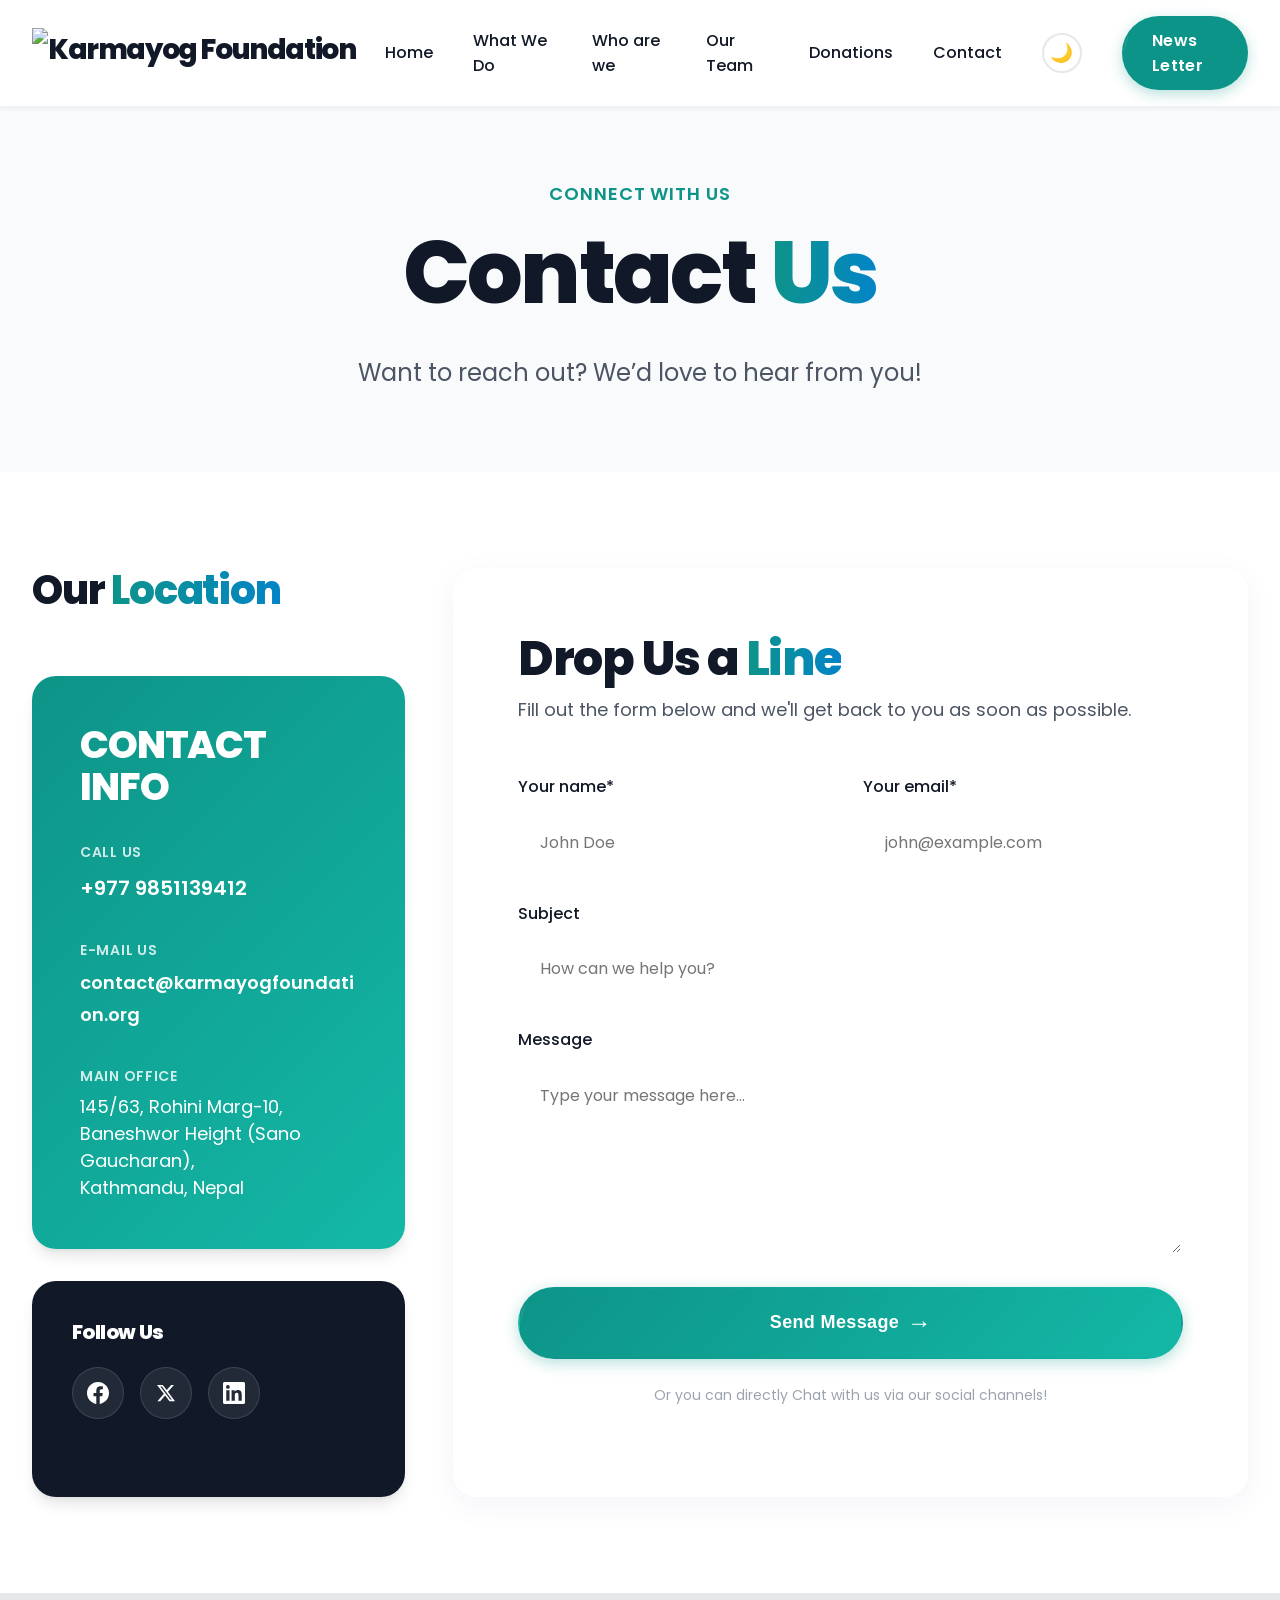
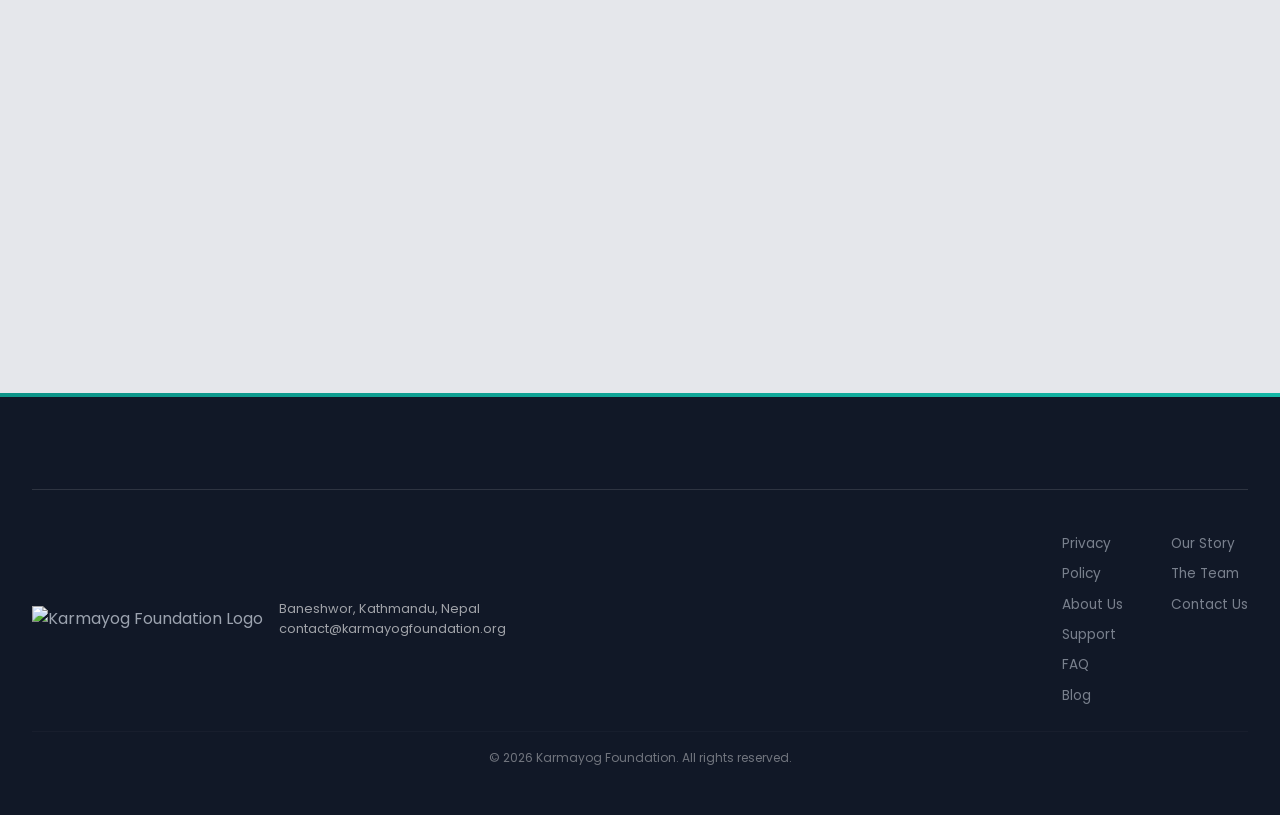
==== pages/contact.html @ 59d185a4 "first commit" ====
<!doctype html>
<html lang="en">

<head>
  <meta charset="UTF-8" />
  <meta name="viewport" content="width=device-width, initial-scale=1.0" />
  <title>Contact Us | Karmayog Foundation</title>
  <link rel="preconnect" href="https://fonts.googleapis.com" />
  <link rel="preconnect" href="https://fonts.gstatic.com" crossorigin />
  <link href="https://fonts.googleapis.com/css2?family=Poppins:wght@300;400;500;600;700;800;900&display=swap"
    rel="stylesheet" />
  <link rel="stylesheet" href="../css/main.css" />
  <style>
    .contact-card {
      padding: 3rem;
      border-radius: var(--radius-lg);
      background: var(--surface);
      box-shadow: var(--shadow-md);
      height: 100%;
      display: flex;
      flex-direction: column;
    }

    .contact-icon {
      font-size: 2rem;
      margin-bottom: 1rem;
      display: inline-block;
      background: var(--gradient-primary);
      -webkit-background-clip: text;
      background-clip: text;
      -webkit-text-fill-color: transparent;
    }

    .social-link {
      display: inline-flex;
      align-items: center;
      gap: 0.5rem;
      color: var(--text-secondary);
      text-decoration: none;
      font-weight: 500;
      transition: var(--transition);
      margin-right: 1.5rem;
      margin-top: 1rem;
    }

    .social-link:hover {
      color: var(--color-primary-teal);
    }

    .form-group {
      margin-bottom: 1.5rem;
    }

    label {
      display: block;
      margin-bottom: 0.5rem;
      font-weight: 500;
      color: var(--text-primary);
    }

    input,
    textarea {
      width: 100%;
      padding: 1.25rem;
      border-radius: var(--radius-md);
      background: var(--bg-secondary);
      border: 2px solid transparent;
      transition: var(--transition);
      font-family: inherit;
      font-size: 1rem;
    }

    input:focus,
    textarea:focus {
      outline: none;
      background: var(--color-white);
      border-color: var(--color-primary-teal);
      box-shadow: 0 0 0 4px var(--color-extra-light-teal);
    }

    /* Dark theme overrides for contact page */
    [data-theme="dark"] .contact-card {
      background: var(--surface);
      box-shadow: var(--shadow-md);
    }

    [data-theme="dark"] .contact-card.glass-card {
      background: rgba(30, 41, 59, 0.8) !important;
      border-color: rgba(148, 163, 184, 0.1) !important;
    }

    [data-theme="dark"] input,
    [data-theme="dark"] textarea {
      background: #1e293b !important;
      color: #f1f5f9;
      border-color: #334155;
    }

    [data-theme="dark"] input:focus,
    [data-theme="dark"] textarea:focus {
      background: #0f172a !important;
      border-color: var(--color-primary-teal);
      box-shadow: 0 0 0 4px rgba(13, 148, 136, 0.2);
    }

    [data-theme="dark"] input::placeholder,
    [data-theme="dark"] textarea::placeholder {
      color: #64748b;
    }

    [data-theme="dark"] .social-card-dark {
      background: #1e293b !important;
      border: 1px solid rgba(148, 163, 184, 0.1) !important;
    }
  </style>
</head>

<body>
  <!-- Navigation -->
  <karmayog-navbar base-path="../"></karmayog-navbar>

  <!-- Header Section -->
  <section class="section" style="
        padding-top: 180px;
        padding-bottom: 5rem;
        background: var(--bg-secondary);
      ">
    <div class="container text-center fade-in-up bento-item">
      <span class="impact-label" style="
            color: var(--color-primary-teal);
            margin-bottom: 1rem;
            display: block;
          ">Connect With Us</span>
      <h1 style="max-width: 900px; margin: 0 auto; line-height: 1.1">
        Contact <span class="text-gradient">Us</span>
      </h1>
      <p class="lead-text" style="
            max-width: 800px;
            margin: 2rem auto 0;
            font-size: clamp(1.25rem, 2.5vw, 1.5rem);
          ">
        Want to reach out? We’d love to hear from you!
      </p>
    </div>
  </section>

  <!-- Content Grid -->
  <section class="section">
    <div class="container grid-open">
      <!-- Contact Information Area (Left Col) -->
      <div class="grid-col-4 fade-in-up delay-1 bento-item" style="display: flex; flex-direction: column; gap: 2rem">
        <div>
          <h2 style="font-size: 2.5rem; margin-bottom: 2rem">
            Our <span class="text-gradient">Location</span>
          </h2>
        </div>

        <div class="contact-card" style="background: var(--gradient-primary); color: white; border: none;">
          <h3 style="
                color: white;
                margin-bottom: 2rem;
                display: flex;
                align-items: center;
                gap: 1rem;
              ">
            CONTACT INFO
          </h3>

          <div style="margin-bottom: 2rem">
            <p style="
                  color: rgba(255,255,255,0.8);
                  font-weight: 600;
                  margin-bottom: 0.25rem;
                  font-size: 0.875rem;
                  text-transform: uppercase;
                  letter-spacing: 0.05em;
                ">
              Call us
            </p>
            <p style="color: white; font-size: 1.25rem; margin-bottom: 0; font-weight: 600;">
              +977 9851139412
            </p>
          </div>

          <div style="margin-bottom: 2rem">
            <p style="
                  color: rgba(255,255,255,0.8);
                  font-weight: 600;
                  margin-bottom: 0.25rem;
                  font-size: 0.875rem;
                  text-transform: uppercase;
                  letter-spacing: 0.05em;
                ">
              E-mail us
            </p>
            <p style="
                  color: white;
                  font-size: 1.125rem;
                  margin-bottom: 0;
                  word-break: break-all;
                  font-weight: 600;
                ">
              contact@karmayogfoundation.org
            </p>
          </div>

          <div>
            <p style="
                  color: rgba(255,255,255,0.8);
                  font-weight: 600;
                  margin-bottom: 0.25rem;
                  font-size: 0.875rem;
                  text-transform: uppercase;
                  letter-spacing: 0.05em;
                ">
              Main office
            </p>
            <p style="
                  color: white;
                  font-size: 1.125rem;
                  margin-bottom: 0;
                  line-height: 1.5;
                ">
              145/63, Rohini Marg-10,<br />Baneshwor Height (Sano
              Gaucharan),<br />Kathmandu, Nepal
            </p>
          </div>
        </div>

        <div class="contact-card social-card-dark"
          style="padding: 2.5rem; background: var(--color-dark-tone); border: none; border-radius: var(--radius-lg);">
          <h3 style="font-size: 1.25rem; margin-bottom: 1.5rem; color: white;">
            Follow Us
          </h3>
          <div style="display: flex; gap: 1rem;">
            <!-- Facebook -->
            <a href="#" title="Facebook" style="
                  width: 52px; height: 52px;
                  border-radius: 50%;
                  background: rgba(255,255,255,0.08);
                  border: 1px solid rgba(255,255,255,0.12);
                  display: flex; align-items: center; justify-content: center;
                  transition: all 0.3s ease;
                  text-decoration: none;
                "
              onmouseover="this.style.background='#1877F2'; this.style.borderColor='#1877F2'; this.style.transform='translateY(-4px)'; this.style.boxShadow='0 8px 20px rgba(24,119,242,0.4)'"
              onmouseout="this.style.background='rgba(255,255,255,0.08)'; this.style.borderColor='rgba(255,255,255,0.12)'; this.style.transform='translateY(0)'; this.style.boxShadow='none'">
              <svg width="22" height="22" viewBox="0 0 24 24" fill="white">
                <path
                  d="M24 12.073c0-6.627-5.373-12-12-12s-12 5.373-12 12c0 5.99 4.388 10.954 10.125 11.854v-8.385H7.078v-3.47h3.047V9.43c0-3.007 1.792-4.669 4.533-4.669 1.312 0 2.686.235 2.686.235v2.953H15.83c-1.491 0-1.956.925-1.956 1.874v2.25h3.328l-.532 3.47h-2.796v8.385C19.612 23.027 24 18.062 24 12.073z" />
              </svg>
            </a>
            <!-- Twitter/X -->
            <a href="#" title="Twitter / X" style="
                  width: 52px; height: 52px;
                  border-radius: 50%;
                  background: rgba(255,255,255,0.08);
                  border: 1px solid rgba(255,255,255,0.12);
                  display: flex; align-items: center; justify-content: center;
                  transition: all 0.3s ease;
                  text-decoration: none;
                "
              onmouseover="this.style.background='#000'; this.style.borderColor='#555'; this.style.transform='translateY(-4px)'; this.style.boxShadow='0 8px 20px rgba(0,0,0,0.4)'"
              onmouseout="this.style.background='rgba(255,255,255,0.08)'; this.style.borderColor='rgba(255,255,255,0.12)'; this.style.transform='translateY(0)'; this.style.boxShadow='none'">
              <svg width="20" height="20" viewBox="0 0 24 24" fill="white">
                <path
                  d="M18.244 2.25h3.308l-7.227 8.26 8.502 11.24H16.17l-5.214-6.817L4.99 21.75H1.68l7.73-8.835L1.254 2.25H8.08l4.713 6.231zm-1.161 17.52h1.833L7.084 4.126H5.117z" />
              </svg>
            </a>
            <!-- LinkedIn -->
            <a href="#" title="LinkedIn" style="
                  width: 52px; height: 52px;
                  border-radius: 50%;
                  background: rgba(255,255,255,0.08);
                  border: 1px solid rgba(255,255,255,0.12);
                  display: flex; align-items: center; justify-content: center;
                  transition: all 0.3s ease;
                  text-decoration: none;
                "
              onmouseover="this.style.background='#0A66C2'; this.style.borderColor='#0A66C2'; this.style.transform='translateY(-4px)'; this.style.boxShadow='0 8px 20px rgba(10,102,194,0.4)'"
              onmouseout="this.style.background='rgba(255,255,255,0.08)'; this.style.borderColor='rgba(255,255,255,0.12)'; this.style.transform='translateY(0)'; this.style.boxShadow='none'">
              <svg width="22" height="22" viewBox="0 0 24 24" fill="white">
                <path
                  d="M20.447 20.452h-3.554v-5.569c0-1.328-.027-3.037-1.852-3.037-1.853 0-2.136 1.445-2.136 2.939v5.667H9.351V9h3.414v1.561h.046c.477-.9 1.637-1.85 3.37-1.85 3.601 0 4.267 2.37 4.267 5.455v6.286zM5.337 7.433a2.062 2.062 0 01-2.063-2.065 2.064 2.064 0 112.063 2.065zm1.782 13.019H3.555V9h3.564v11.452zM22.225 0H1.771C.792 0 0 .774 0 1.729v20.542C0 23.227.792 24 1.771 24h20.451C23.2 24 24 23.227 24 22.271V1.729C24 .774 23.2 0 22.222 0h.003z" />
              </svg>
            </a>
          </div>
        </div>
      </div>

      <!-- Contact Form Area (Right Col) -->
      <div class="grid-col-8 fade-in-up delay-2 bento-item">
        <div class="contact-card glass-card"
          style="padding: 4rem; background: var(--glass-bg); backdrop-filter: blur(16px); -webkit-backdrop-filter: blur(16px); border: 1px solid var(--glass-border); box-shadow: var(--glass-shadow);">
          <h2 style="font-size: 3rem; margin-bottom: 0.5rem">
            Drop Us a <span class="text-gradient">Line</span>
          </h2>
          <p style="
                margin-bottom: 3rem;
                font-size: 1.125rem;
                color: var(--text-secondary);
              ">
            Fill out the form below and we'll get back to you as soon as
            possible.
          </p>

          <form action="#" method="POST" id="contactForm">
            <div style="
                  display: grid;
                  grid-template-columns: repeat(2, 1fr);
                  gap: 1.5rem;
                ">
              <div class="form-group" style="grid-column: span 1">
                <label for="name">Your name*</label>
                <input type="text" id="name" name="name" required placeholder="John Doe"
                  style="background: rgba(255,255,255,0.7);" />
              </div>

              <div class="form-group" style="grid-column: span 1">
                <label for="email">Your email*</label>
                <input type="email" id="email" name="email" required placeholder="john@example.com"
                  style="background: rgba(255,255,255,0.7);" />
              </div>
            </div>

            <div class="form-group">
              <label for="subject">Subject</label>
              <input type="text" id="subject" name="subject" placeholder="How can we help you?"
                style="background: rgba(255,255,255,0.7);" />
            </div>

            <div class="form-group">
              <label for="message">Message</label>
              <textarea id="message" name="message" rows="6" required placeholder="Type your message here..."
                style="background: rgba(255,255,255,0.7);"></textarea>
            </div>

            <button type="submit" class="btn btn-primary btn-premium" style="
                  width: 100%;
                  margin-top: 1rem;
                  padding: 1.25rem;
                  font-size: 1.125rem;
                  display: flex;
                  align-items: center;
                  justify-content: center;
                  gap: 0.5rem;
                ">
              Send Message <span style="font-size: 1.5rem;">&rarr;</span>
            </button>

            <p style="
                  text-align: center;
                  margin-top: 1.5rem;
                  font-size: 0.875rem;
                  color: var(--text-muted);
                ">
              Or you can directly Chat with us via our social channels!
            </p>
          </form>
        </div>
      </div>
    </div>
  </section>

  <!-- Map Section Edge to Edge -->
  <section style="
        height: 400px;
        width: 100%;
        background: var(--color-neutral-200);
        position: relative;
      " class="fade-in-up delay-3 bento-item">
    <iframe
      src="https://www.google.com/maps/embed?pb=!1m18!1m12!1m3!1d14129.873216896172!2d85.3284033!3d27.7028442!2m3!1f0!2f0!3f0!3m2!1i1024!2i768!4f13.1!3m3!1m2!1s0x39eb199a06c2eaf9%3A0xc5670a9173e161de!2sNew%20Baneshwor%2C%20Kathmandu%2044600%2C%20Nepal!5e0!3m2!1sen!2sus!4v1700000000000!5m2!1sen!2sus"
      width="100%" height="100%" style="border: 0" allowfullscreen="" loading="lazy"
      referrerpolicy="no-referrer-when-downgrade"></iframe>
  </section>

  <karmayog-footer></karmayog-footer>

  <script src="../js/main.js"></script>
</body>

</html>
---- css/main.css ----
:root {
  /* User Custom Color Palette */
  --color-primary-teal: #0d9488;
  --color-light-teal: #14b8a6;
  --color-extra-light-teal: #ccfbf1;
  --color-dark-teal: #0f766e;
  --color-dark-tone: #111827;
  --color-dark-secondary: #1f2937;
  --color-neutral-100: #f3f4f6;
  --color-neutral-200: #e5e7eb;
  --color-neutral-50: #f9fafb;
  --color-white: #ffffff;
  --color-black: #000000;

  /* Accent Gradients */
  --gradient-primary: linear-gradient(135deg,
      var(--color-primary-teal) 0%,
      var(--color-light-teal) 100%);
  --gradient-text: linear-gradient(90deg, var(--color-primary-teal), #0284c7);

  /* Backgrounds */
  --bg-primary: var(--color-white);
  --bg-secondary: var(--color-neutral-50);
  --bg-dark: var(--color-dark-tone);
  --surface: var(--color-white);

  /* Text Colors */
  --text-primary: var(--color-dark-tone);
  --text-secondary: #4b5563;
  --text-muted: #9ca3af;
  --text-white: var(--color-white);

  /* Glassmorphism */
  --glass-bg: rgba(255, 255, 255, 0.85);
  --glass-dark-bg: rgba(17, 24, 39, 0.75);
  --glass-border: rgba(255, 255, 255, 0.3);
  --glass-shadow: 0 8px 32px 0 rgba(31, 38, 135, 0.05);

  /* Typography */
  --font-display: "Poppins", system-ui, -apple-system, sans-serif;
  --h1: clamp(3rem, 8vw, 5.5rem);
  --h2: clamp(2rem, 5vw, 4rem);
  --h3: clamp(1.5rem, 3vw, 2.5rem);

  /* Layout & Spacing */
  --section-padding: 6rem 0;
  --container-max: 1280px;

  /* Shadows & Radius */
  --radius-md: 12px;
  --radius-lg: 24px;
  --shadow-sm: 0 2px 4px rgba(0, 0, 0, 0.05);
  --shadow-md:
    0 10px 15px -3px rgba(0, 0, 0, 0.1), 0 4px 6px -2px rgba(0, 0, 0, 0.05);
  --shadow-float: 0 20px 40px -10px rgba(13, 148, 136, 0.15);
  --shadow-glow: 0 0 20px rgba(13, 148, 136, 0.4);

  /* Transitions */
  --ease: cubic-bezier(0.25, 1, 0.5, 1);
  --transition: all 0.4s var(--ease);
}

/* ─── Dark Theme ─── */
[data-theme="dark"] {
  /* Backgrounds */
  --bg-primary: #0f172a;
  --bg-secondary: #1e293b;
  --bg-dark: #020617;
  --surface: #1e293b;

  /* Text Colors */
  --text-primary: #f1f5f9;
  --text-secondary: #94a3b8;
  --text-muted: #64748b;

  /* Glassmorphism */
  --glass-bg: rgba(15, 23, 42, 0.85);
  --glass-dark-bg: rgba(2, 6, 23, 0.75);
  --glass-border: rgba(148, 163, 184, 0.12);
  --glass-shadow: 0 8px 32px 0 rgba(0, 0, 0, 0.25);

  /* Shadows (darker for dark bg) */
  --shadow-sm: 0 2px 4px rgba(0, 0, 0, 0.3);
  --shadow-md: 0 10px 15px -3px rgba(0, 0, 0, 0.4),
    0 4px 6px -2px rgba(0, 0, 0, 0.3);
  --shadow-float: 0 20px 40px -10px rgba(13, 148, 136, 0.25);
  --shadow-glow: 0 0 25px rgba(13, 148, 136, 0.5);

  /* Neutrals */
  --color-neutral-100: #334155;
  --color-neutral-200: #475569;
  --color-neutral-50: #1e293b;
  --color-white: #1e293b;
}

/* Dark theme - Navbar */
[data-theme="dark"] .navbar {
  background: rgba(15, 23, 42, 0.95);
  border-bottom: 1px solid rgba(148, 163, 184, 0.08);
}

[data-theme="dark"] .nav-brand {
  color: #f1f5f9;
}

[data-theme="dark"] .nav-links a.nav-link {
  color: #cbd5e1;
}

[data-theme="dark"] .nav-links a.nav-link:hover {
  color: var(--color-light-teal);
}

/* Dark theme - Buttons */
[data-theme="dark"] .btn-outline {
  color: var(--color-light-teal);
  border-color: var(--color-light-teal);
}

[data-theme="dark"] .btn-outline:hover {
  background: rgba(20, 184, 166, 0.15);
  color: var(--color-extra-light-teal);
}

/* Dark theme - Forms */
[data-theme="dark"] input,
[data-theme="dark"] textarea {
  background: #1e293b;
  border-color: #334155;
  color: #f1f5f9;
}

[data-theme="dark"] input:focus,
[data-theme="dark"] textarea:focus {
  background: #0f172a;
  border-color: var(--color-primary-teal);
  box-shadow: 0 0 0 4px rgba(13, 148, 136, 0.2);
}

[data-theme="dark"] .glass-card {
  background: rgba(30, 41, 59, 0.7) !important;
  border-color: rgba(148, 163, 184, 0.1) !important;
}

[data-theme="dark"] .impact-msg {
  background: rgba(13, 148, 136, 0.15) !important;
  color: var(--color-light-teal) !important;
  border-color: rgba(13, 148, 136, 0.3) !important;
}

[data-theme="dark"] .amount-btn.btn-outline {
  border-color: #334155;
  color: #94a3b8;
}

[data-theme="dark"] .amount-btn.btn-outline:hover {
  background: rgba(255, 255, 255, 0.05);
  border-color: var(--color-primary-teal);
  color: white;
}

/* Dark theme - Cards */
[data-theme="dark"] .card {
  border-color: #334155;
}

[data-theme="dark"] .card:hover {
  border-color: rgba(20, 184, 166, 0.3);
}

/* Dark theme - Modal */
[data-theme="dark"] .modal-overlay {
  background: rgba(2, 6, 23, 0.7);
}

/* Dark theme - Footer (already dark, minor tweaks) */
[data-theme="dark"] .footer {
  background-color: #020617;
}

[data-theme="dark"] .footer-bottom {
  border-top-color: #1e293b;
}

/* Theme Toggle Button */
.theme-toggle {
  background: transparent;
  border: 2px solid var(--color-neutral-200);
  border-radius: 50%;
  width: 40px;
  height: 40px;
  display: flex;
  align-items: center;
  justify-content: center;
  cursor: pointer;
  transition: var(--transition);
  color: var(--text-primary);
  font-size: 1.15rem;
  padding: 0;
  flex-shrink: 0;
}

.theme-toggle:hover {
  border-color: var(--color-primary-teal);
  color: var(--color-primary-teal);
  transform: rotate(30deg);
  box-shadow: var(--shadow-glow);
}

[data-theme="dark"] .theme-toggle {
  border-color: #475569;
  color: #fbbf24;
}

[data-theme="dark"] .theme-toggle:hover {
  border-color: #fbbf24;
  color: #fbbf24;
  box-shadow: 0 0 20px rgba(251, 191, 36, 0.3);
}

/* Global Reset */
*,
*::before,
*::after {
  box-sizing: border-box;
  margin: 0;
  padding: 0;
}

html {
  font-size: 16px;
  scroll-behavior: smooth;
  scroll-padding-top: 100px;
}

body {
  font-family: var(--font-display);
  background-color: var(--bg-primary);
  color: var(--text-primary);
  line-height: 1.6;
  overflow-x: hidden;
  -webkit-font-smoothing: antialiased;
}

/* Utilities */
.container {
  max-width: var(--container-max);
  margin: 0 auto;
  padding: 0 2rem;
  width: 100%;
}

.section {
  padding: var(--section-padding);
  position: relative;
}

.bg-secondary {
  background-color: var(--bg-secondary);
}

.text-center {
  text-align: center;
}

.mb-2 {
  margin-bottom: 2rem;
}

.mb-4 {
  margin-bottom: 4rem;
}

/* Text Gradient Effect */
.text-gradient {
  background: var(--gradient-text);
  -webkit-background-clip: text;
  -webkit-text-fill-color: transparent;
  background-clip: text;
  color: transparent;
  display: inline-block;
}

/* Typography */
h1,
h2,
h3,
h4 {
  font-weight: 800;
  line-height: 1.1;
  letter-spacing: -0.03em;
  color: var(--text-primary);
}

h1 {
  font-size: var(--h1);
  margin-bottom: 1.5rem;
}

h2 {
  font-size: var(--h2);
  margin-bottom: 1.5rem;
}

h3 {
  font-size: var(--h3);
  margin-bottom: 1rem;
}

.lead-text {
  font-size: clamp(1.125rem, 2vw, 1.5rem);
  color: var(--text-secondary);
  line-height: 1.6;
  font-weight: 400;
}

p {
  color: var(--text-secondary);
  font-size: 1.125rem;
  margin-bottom: 1.5rem;
  line-height: 1.8;
}

/* Buttons */
.btn {
  display: inline-flex;
  align-items: center;
  justify-content: center;
  padding: 1rem 2.5rem;
  border-radius: 50px;
  /* Pill shapes for modern look */
  font-weight: 600;
  font-size: 1.125rem;
  letter-spacing: 0.02em;
  text-decoration: none;
  transition: var(--transition);
  cursor: pointer;
  border: 2px solid transparent;
  position: relative;
  overflow: hidden;
  z-index: 1;
}

.btn::before {
  content: "";
  position: absolute;
  top: 0;
  left: 0;
  width: 100%;
  height: 100%;
  background: rgba(255, 255, 255, 0.1);
  transform: translateX(-100%) skewX(-15deg);
  transition: transform 0.6s var(--ease);
  z-index: -1;
}

.btn:hover::before {
  transform: translateX(100%) skewX(-15deg);
}

.btn-primary {
  background: var(--gradient-primary);
  color: var(--color-white);
  box-shadow: 0 4px 15px rgba(13, 148, 136, 0.3);
}

.btn-primary:hover {
  transform: translateY(-3px);
  box-shadow: var(--shadow-glow);
  color: var(--color-white);
}

.btn-outline {
  background-color: transparent;
  color: var(--color-primary-teal);
  border-color: var(--color-primary-teal);
}

.btn-outline:hover {
  background: var(--color-extra-light-teal);
  transform: translateY(-3px);
}

.btn-donate {
  background-color: var(--color-primary-teal);
  color: var(--color-white);
  box-shadow: 0 4px 14px 0 rgba(13, 148, 136, 0.3);
}

.btn-donate:hover {
  background-color: var(--color-dark-teal);
  transform: translateY(-2px);
  box-shadow: 0 6px 20px rgba(13, 148, 136, 0.4);
}

/* Glassmorphism Navbar */
.navbar {
  position: fixed;
  top: 0;
  left: 0;
  width: 100%;
  padding: 1rem 0;
  z-index: 1000;
  transition: var(--transition);
  background: rgba(255, 255, 255, 0.98);
  backdrop-filter: blur(10px);
  -webkit-backdrop-filter: blur(10px);
  border-bottom: 1px solid rgba(0, 0, 0, 0.05);
  box-shadow: var(--shadow-sm);
}

.navbar-flex {
  display: flex;
  justify-content: space-between;
  align-items: center;
}

.navbar .btn {
  padding: 0.6rem 1.75rem;
  font-size: 1rem;
}

.nav-brand {
  font-size: 1.75rem;
  font-weight: 800;
  letter-spacing: -0.05em;
  text-decoration: none;
  display: flex;
  align-items: center;
  color: var(--color-dark-tone);
}

.nav-brand span {
  color: var(--color-primary-teal);
}

.nav-links {
  display: flex;
  gap: 2.5rem;
  list-style: none;
  align-items: center;
}

.nav-links a.nav-link {
  text-decoration: none;
  font-weight: 500;
  font-size: 1rem;
  position: relative;
  transition: color 0.3s;
  color: var(--color-dark-tone);
}

.nav-links a.nav-link:hover {
  color: var(--color-primary-teal);
}

.nav-links a.nav-link::after {
  content: "";
  position: absolute;
  width: 0;
  height: 2px;
  bottom: -4px;
  left: 0;
  background-color: var(--color-primary-teal);
  transition: width 0.3s ease;
}

.nav-links a.nav-link:hover::after,
.nav-links a.nav-link.active::after {
  width: 100%;
}

/* Hero Section */
.hero-massive {
  min-height: 100vh;
  display: flex;
  align-items: flex-end;
  padding-bottom: 8rem;
  position: relative;
  padding-top: 80px;
  background-size: cover;
  background-position: center;
  background-attachment: fixed;
}

.text-scrim {
  position: absolute;
  inset: 0;
  background: linear-gradient(135deg,
      rgba(17, 24, 39, 0.85) 0%,
      rgba(17, 24, 39, 0.4) 100%);
  pointer-events: none;
}

/* Cards (Glassmorphism + Smooth Hover) */
.card {
  background: var(--surface);
  border-radius: var(--radius-lg);
  padding: 2.5rem;
  box-shadow: var(--shadow-md);
  border: 1px solid var(--color-neutral-100);
  transition: var(--transition);
  position: relative;
  overflow: hidden;
}

.card:hover {
  transform: translateY(-8px);
  box-shadow: var(--shadow-float);
  border-color: var(--color-extra-light-teal);
}

/* Grid System */
.grid {
  display: grid;
  gap: 2rem;
}

.grid-cols-2 {
  grid-template-columns: repeat(2, 1fr);
}

.grid-cols-3 {
  grid-template-columns: repeat(3, 1fr);
}

.grid-cols-4 {
  grid-template-columns: repeat(4, 1fr);
}

.grid-open {
  display: grid;
  gap: 3rem;
  grid-template-columns: repeat(12, 1fr);
}

.grid-col-12 {
  grid-column: span 12;
}

.grid-col-8 {
  grid-column: span 8;
}

.grid-col-6 {
  grid-column: span 6;
}

.grid-col-4 {
  grid-column: span 4;
}

.grid-col-2 {
  grid-column: span 2;
}

@media (max-width: 1024px) {

  .grid-cols-3,
  .grid-cols-4 {
    grid-template-columns: repeat(2, 1fr);
  }

  .grid-col-8,
  .grid-col-6 {
    grid-column: span 12;
  }

  .grid-col-4 {
    grid-column: span 6;
  }
}

@media (max-width: 768px) {

  .grid-cols-2,
  .grid-cols-3,
  .grid-cols-4 {
    grid-template-columns: 1fr;
  }

  .grid-col-4,
  .grid-col-2 {
    grid-column: span 12;
  }

  .section {
    padding: 4rem 0;
  }

  .nav-links {
    display: none;
    /* simple mobile hide for now */
  }
}

/* Forms */
input,
textarea {
  width: 100%;
  padding: 1.2rem;
  border-radius: var(--radius-md);
  background: var(--color-neutral-50);
  border: 2px solid transparent;
  color: var(--text-primary);
  font-family: var(--font-display);
  font-size: 1rem;
  transition: var(--transition);
}

input:focus,
textarea:focus {
  outline: none;
  background: var(--color-white);
  border-color: var(--color-primary-teal);
  box-shadow: 0 0 0 4px var(--color-extra-light-teal);
}

/* Images & Media */
.image-bleed {
  width: 100%;
  height: 600px;
  object-fit: cover;
  border-radius: var(--radius-lg);
  box-shadow: var(--shadow-float);
}

.image-box {
  width: 100%;
  border-radius: var(--radius-lg);
  overflow: hidden;
  box-shadow: var(--shadow-md);
}

/* Footer */
.footer {
  background-color: var(--color-dark-tone);
  color: var(--color-white);
  padding: 6rem 0 2rem;
  position: relative;
  overflow: hidden;
}

.footer::before {
  content: "";
  position: absolute;
  top: 0;
  left: 0;
  right: 0;
  height: 4px;
  background: var(--gradient-primary);
}

.footer a {
  color: var(--text-muted);
  text-decoration: none;
  transition: color 0.3s;
}

.footer a:hover {
  color: var(--color-primary-teal);
}

.footer h4 {
  color: var(--color-white);
  margin-bottom: 1.5rem;
  font-size: 1.25rem;
}

.footer-bottom {
  margin-top: 4rem;
  padding-top: 2rem;
  border-top: 1px solid var(--color-dark-secondary);
  text-align: center;
  color: var(--text-muted);
}

/* Impact Numbers */
.impact-huge {
  font-size: clamp(3rem, 6vw, 6rem);
  font-weight: 900;
  color: var(--color-primary-teal);
  line-height: 1;
  display: block;
  margin-bottom: 0.5rem;
}

.impact-label {
  font-size: 1.125rem;
  color: var(--text-secondary);
  font-weight: 600;
  text-transform: uppercase;
  letter-spacing: 0.05em;
}

/* Animations */
@keyframes fadeInUp {
  from {
    opacity: 0;
    transform: translateY(30px);
  }

  to {
    opacity: 1;
    transform: translateY(0);
  }
}

.animate-up {
  animation: fadeInUp 0.8s var(--ease) forwards;
}

.delay-1 {
  animation-delay: 0.2s;
}

.delay-2 {
  animation-delay: 0.4s;
}

/* CTA Section (3 Boxes Row) */
.cta-section {
  display: flex;
  flex-direction: row;
  gap: 1.5rem;
  width: 100%;
}

.cta-box {
  flex: 1;
  position: relative;
  display: flex;
  flex-direction: column;
  justify-content: center;
  align-items: center;
  text-align: center;
  color: var(--color-white);
  padding: 4rem 2rem;
  border-radius: var(--radius-lg);
  overflow: hidden;
  box-shadow: var(--shadow-md);
  transition:
    transform 0.5s var(--ease),
    box-shadow 0.5s var(--ease);
  min-height: 380px;
  background-size: cover;
  background-position: center;
  background-color: var(--color-dark-tone);
  /* fallback */
  z-index: 1;
}

.cta-box:hover {
  transform: translateY(-10px) scale(1.02);
  box-shadow: var(--shadow-float);
  z-index: 2;
}

/* Base colors matching website theme */
.cta-box:nth-child(1) {
  background: linear-gradient(135deg,
      rgba(13, 148, 136, 0.95),
      rgba(15, 118, 110, 0.95));
}

.cta-box:nth-child(2) {
  background: linear-gradient(135deg,
      rgba(20, 184, 166, 0.95),
      rgba(13, 148, 136, 0.95));
}

.cta-box:nth-child(3) {
  background: linear-gradient(135deg,
      rgba(3, 105, 161, 0.95),
      rgba(2, 132, 199, 0.95));
}

.cta-box-overlay {
  position: absolute;
  inset: 0;
  background: rgba(0, 0, 0, 0.1);
  transition: background 0.5s var(--ease);
  z-index: -1;
}

.cta-box:hover .cta-box-overlay {
  background: rgba(0, 0, 0, 0);
}

.cta-box-content {
  position: relative;
  z-index: 10;
  display: flex;
  flex-direction: column;
  align-items: center;
  gap: 1.5rem;
}

.cta-box h2 {
  font-size: 2.25rem;
  margin-bottom: 0;
  color: var(--color-white);
  text-shadow: 0 2px 10px rgba(0, 0, 0, 0.3);
}

.cta-box p {
  color: rgba(255, 255, 255, 0.95);
  font-size: 1.1rem;
  margin-bottom: 0;
  max-width: 90%;
  line-height: 1.6;
}

.cta-btn {
  text-decoration: none;
  padding: 0.875rem 2.5rem;
  border: 2px solid var(--color-white);
  border-radius: 50px;
  color: var(--color-white);
  font-weight: 600;
  font-size: 1.125rem;
  letter-spacing: 0.02em;
  transition: all 0.4s var(--ease);
  background: transparent;
  backdrop-filter: blur(4px);
  -webkit-backdrop-filter: blur(4px);
}

.cta-btn:hover {
  background: var(--color-white);
  color: var(--color-dark-tone);
  transform: translateY(-2px);
  box-shadow: 0 10px 20px rgba(0, 0, 0, 0.15);
}

/* Responsive Stacking */
@media (max-width: 992px) {
  .cta-section {
    flex-direction: column;
    gap: 1.5rem;
  }

  .cta-box {
    min-height: 300px;
  }
}

/* Breadcrumbs */
.breadcrumbs {
  margin-top: 2rem;
  margin-bottom: 2rem;
  font-size: 0.95rem;
  font-weight: 500;
  color: var(--text-secondary);
}

.breadcrumbs a {
  color: var(--color-primary-teal);
  text-decoration: none;
  transition: var(--transition);
}

.breadcrumbs a:hover {
  color: var(--color-dark-teal);
  text-decoration: underline;
}

.breadcrumbs .separator {
  margin: 0 0.5rem;
  color: var(--text-muted);
}

/* Modal Popup */
.modal-overlay {
  position: fixed;
  inset: 0;
  background: rgba(17, 24, 39, 0.6);
  backdrop-filter: blur(8px);
  -webkit-backdrop-filter: blur(8px);
  z-index: 9999;
  display: flex;
  justify-content: center;
  align-items: center;
  opacity: 0;
  pointer-events: none;
  transition: opacity 0.4s var(--ease);
}

.modal-overlay.active {
  opacity: 1;
  pointer-events: auto;
}

.modal-box {
  background: var(--surface);
  border-radius: var(--radius-lg);
  padding: 3rem;
  width: 90%;
  max-width: 500px;
  box-shadow: var(--shadow-float);
  transform: translateY(20px) scale(0.95);
  transition: all 0.4s var(--ease);
  position: relative;
}

.modal-overlay.active .modal-box {
  transform: translateY(0) scale(1);
}

.modal-close {
  position: absolute;
  top: 1.5rem;
  right: 1.5rem;
  background: transparent;
  border: none;
  font-size: 1.5rem;
  color: var(--text-muted);
  cursor: pointer;
  transition: color 0.3s;
}

.modal-close:hover {
  color: var(--color-primary-teal);
}

.modal-header {
  margin-bottom: 2rem;
  text-align: center;
}

.modal-header h3 {
  font-size: 2rem;
  margin-bottom: 0.5rem;
}

.modal-header p {
  font-size: 1rem;
  margin-bottom: 0;
}
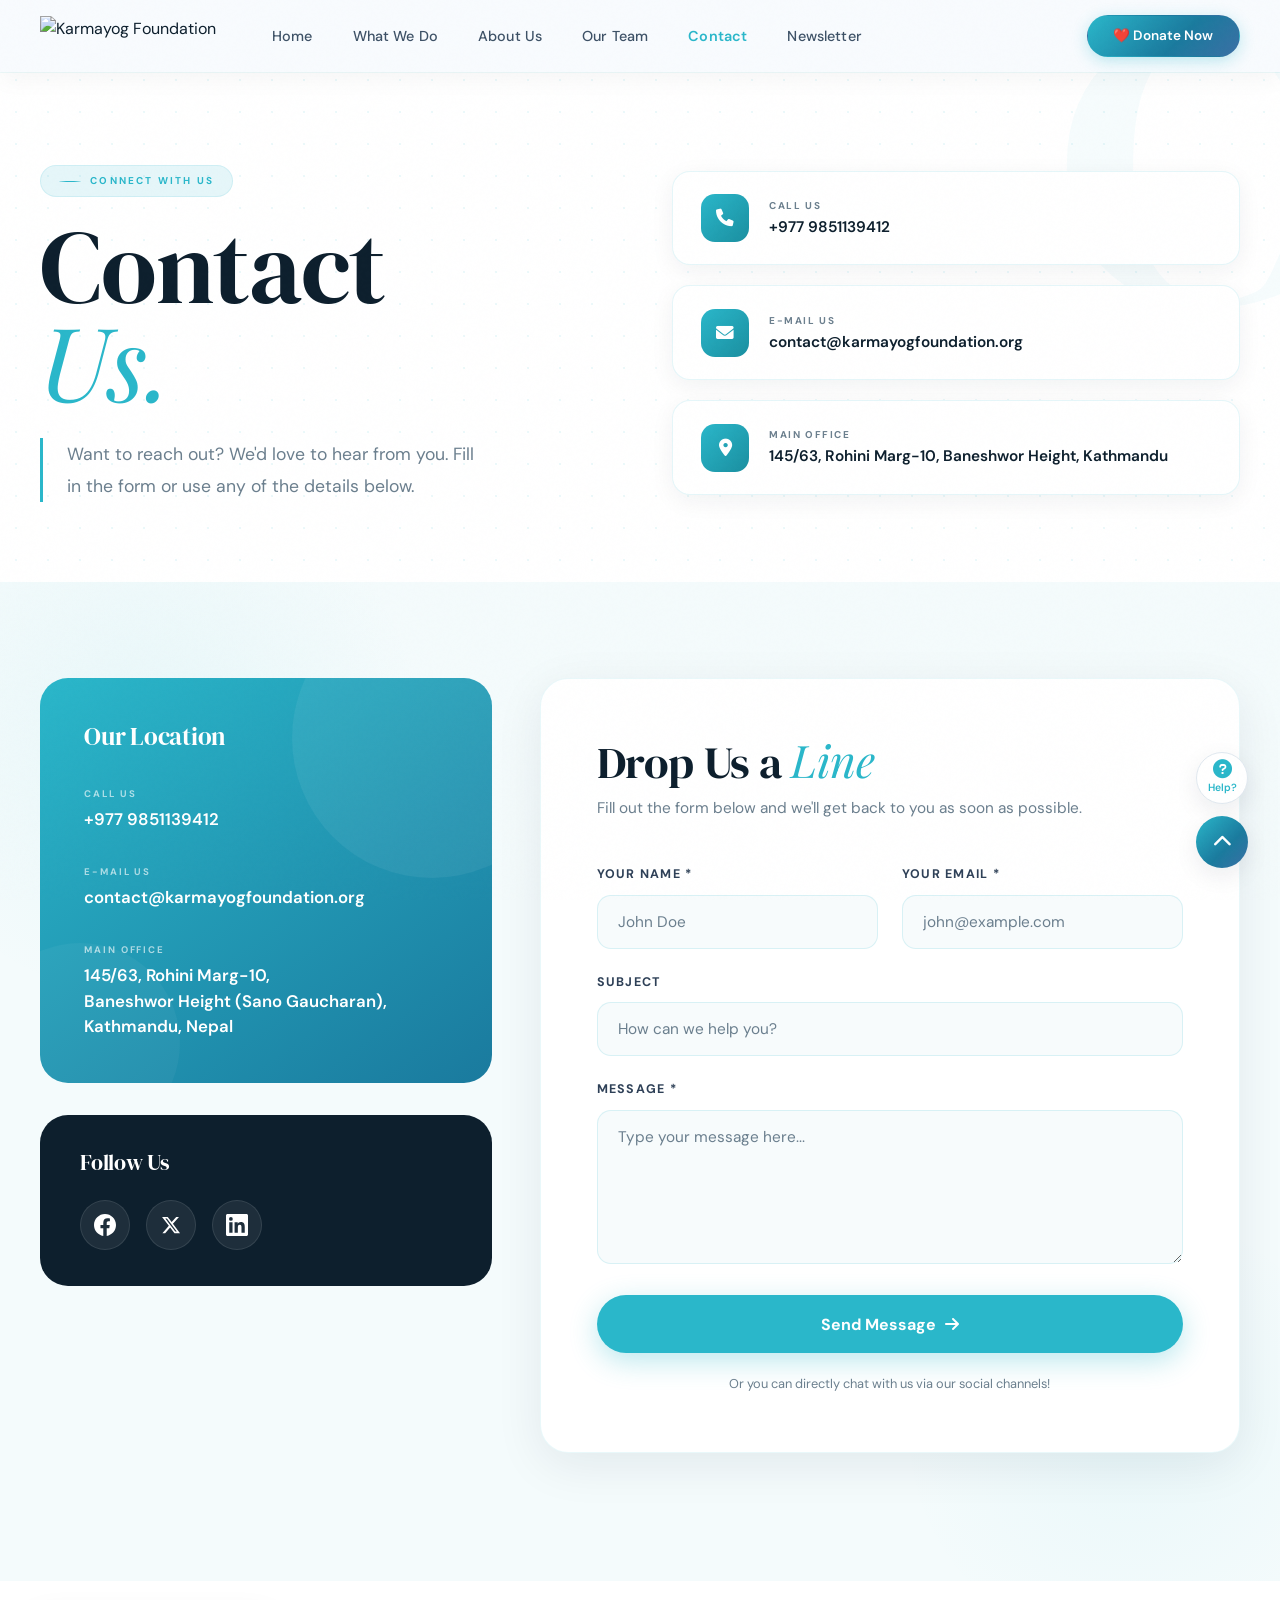
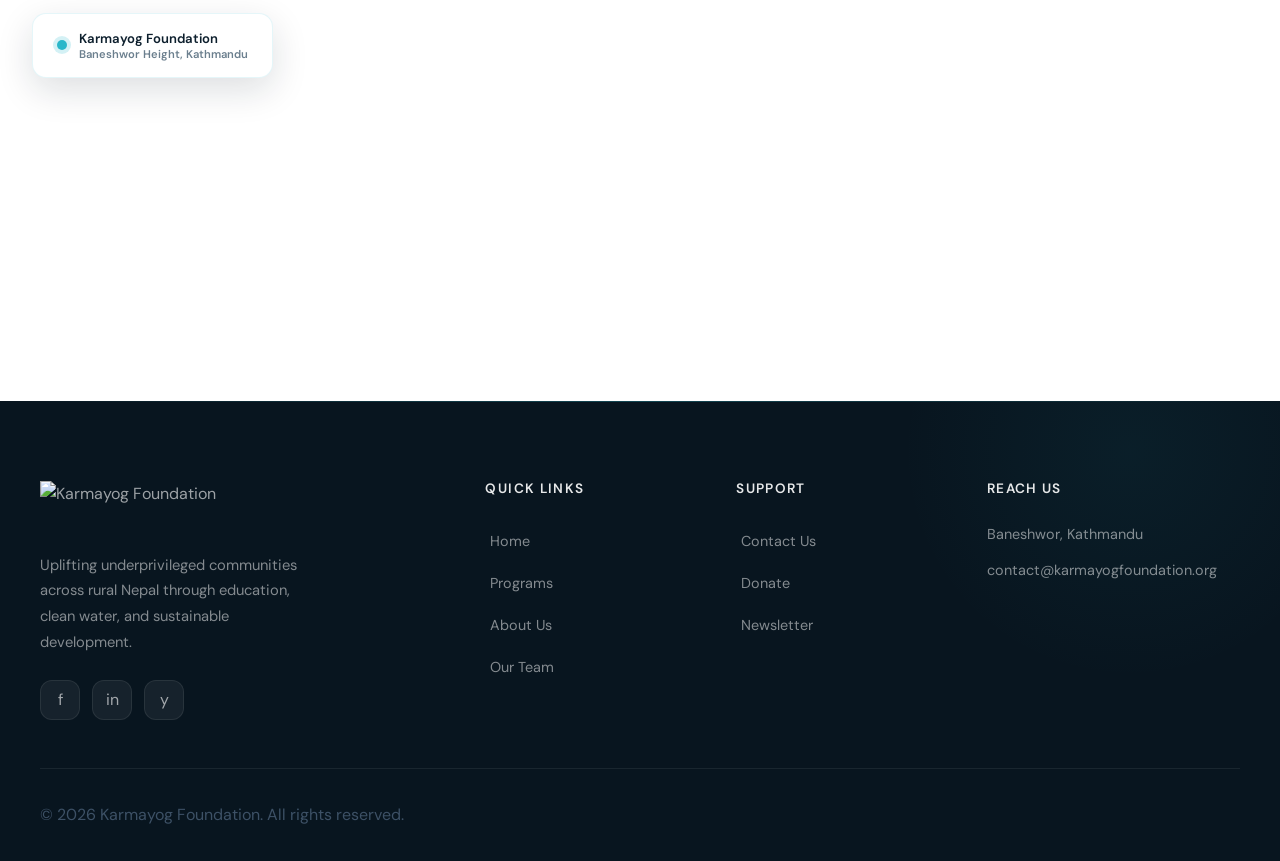
==== commit 214daeb8: "final UI" ====
--- a/pages/contact.html
+++ b/pages/contact.html
@@ -1,383 +1,545 @@
 <!doctype html>
 <html lang="en">
-
 <head>
   <meta charset="UTF-8" />
   <meta name="viewport" content="width=device-width, initial-scale=1.0" />
   <title>Contact Us | Karmayog Foundation</title>
   <link rel="preconnect" href="https://fonts.googleapis.com" />
   <link rel="preconnect" href="https://fonts.gstatic.com" crossorigin />
-  <link href="https://fonts.googleapis.com/css2?family=Poppins:wght@300;400;500;600;700;800;900&display=swap"
-    rel="stylesheet" />
+  <link href="https://fonts.googleapis.com/css2?family=DM+Serif+Display:ital@0;1&family=DM+Sans:ital,opsz,wght@0,9..40,300;0,9..40,400;0,9..40,500;0,9..40,600;0,9..40,700;1,9..40,400&family=Playfair+Display:ital@0;1&display=swap" rel="stylesheet" />
+  <link rel="stylesheet" href="https://cdnjs.cloudflare.com/ajax/libs/font-awesome/6.0.0/css/all.min.css" />
   <link rel="stylesheet" href="../css/main.css" />
+
   <style>
-    .contact-card {
-      padding: 3rem;
-      border-radius: var(--radius-lg);
-      background: var(--surface);
-      box-shadow: var(--shadow-md);
-      height: 100%;
-      display: flex;
-      flex-direction: column;
-    }
-
-    .contact-icon {
-      font-size: 2rem;
-      margin-bottom: 1rem;
-      display: inline-block;
-      background: var(--gradient-primary);
-      -webkit-background-clip: text;
-      background-clip: text;
-      -webkit-text-fill-color: transparent;
-    }
-
-    .social-link {
-      display: inline-flex;
-      align-items: center;
-      gap: 0.5rem;
-      color: var(--text-secondary);
-      text-decoration: none;
-      font-weight: 500;
-      transition: var(--transition);
-      margin-right: 1.5rem;
-      margin-top: 1rem;
-    }
-
-    .social-link:hover {
-      color: var(--color-primary-teal);
-    }
-
-    .form-group {
-      margin-bottom: 1.5rem;
-    }
-
-    label {
-      display: block;
-      margin-bottom: 0.5rem;
-      font-weight: 500;
-      color: var(--text-primary);
-    }
-
-    input,
-    textarea {
-      width: 100%;
-      padding: 1.25rem;
-      border-radius: var(--radius-md);
-      background: var(--bg-secondary);
-      border: 2px solid transparent;
-      transition: var(--transition);
-      font-family: inherit;
-      font-size: 1rem;
-    }
-
-    input:focus,
-    textarea:focus {
+    *, *::before, *::after { box-sizing: border-box; margin: 0; padding: 0; }
+    :root {
+      --teal:      #2AB7CA;
+      --teal-dark: #1a8fa0;
+      --teal-soft: rgba(42,183,202,0.08);
+      --ink:       #0d1f2d;
+      --ink-mid:   #2e4057;
+      --muted:     #6b7f8e;
+      --font-head: 'DM Serif Display', serif;
+      --font-body: 'DM Sans', sans-serif;
+      --font-serif:'Playfair Display', serif;
+    }
+    html { scroll-behavior: smooth; }
+    body { font-family: var(--font-body); color: var(--ink); background: #fff; overflow-x: hidden; }
+    a { text-decoration: none; color: inherit; }
+    img { display: block; max-width: 100%; }
+    .w { max-width: 1280px; margin: 0 auto; padding: 0 2.5rem; }
+
+    /* ════════════════════════════
+       HERO — typographic split
+    ════════════════════════════ */
+    .hero {
+      min-height: 56vh;
+      padding-top: var(--nav-h, 80px);
+      background: #fff;
+      display: flex; align-items: center;
+      position: relative; overflow: hidden;
+    }
+    .hero::before {
+      content: '';
+      position: absolute; inset: 0;
+      background-image: radial-gradient(rgba(42,183,202,0.09) 1.5px, transparent 1.5px);
+      background-size: 32px 32px;
+      pointer-events: none; z-index: 0;
+      animation: dotDrift 22s ease-in-out infinite alternate;
+    }
+    @keyframes dotDrift { from{background-position:0 0} to{background-position:16px 16px} }
+    .hero::after {
+      content: 'C';
+      position: absolute; top: -8%; right: -2%;
+      font-family: var(--font-head);
+      font-size: clamp(18rem, 32vw, 46rem);
+      line-height: 1; color: rgba(42,183,202,0.04);
+      pointer-events: none; user-select: none; z-index: 0;
+    }
+
+    .hero-inner {
+      position: relative; z-index: 2;
+      display: grid; grid-template-columns: 1fr 1fr;
+      gap: 4rem; align-items: center;
+      padding: 5rem 0;
+    }
+
+    .eyebrow {
+      display: inline-flex; align-items: center; gap: 0.6rem;
+      font-size: 0.62rem; font-weight: 700; letter-spacing: 0.22em;
+      text-transform: uppercase; color: var(--teal); margin-bottom: 1.5rem;
+      width: fit-content;
+    }
+    .eyebrow::before { content:''; width:22px; height:1.5px; background:var(--teal); flex-shrink:0; }
+    .eyebrow.lt { color: rgba(255,255,255,0.6); }
+    .eyebrow.lt::before { background: rgba(255,255,255,0.5); }
+
+    .hero-h1 {
+      font-family: var(--font-head);
+      font-size: clamp(4rem, 8vw, 7.5rem);
+      line-height: 0.9; font-weight: 400; color: var(--ink);
+      margin-bottom: 2rem;
+      opacity: 0; animation: rUp 0.9s 0.1s cubic-bezier(0.16,1,0.3,1) forwards;
+    }
+    .hero-h1 em { font-family: var(--font-serif); font-style: italic; color: var(--teal); display: block; }
+    @keyframes rUp { from{opacity:0;transform:translateY(22px)} to{opacity:1;transform:none} }
+
+    .hero-desc {
+      font-size: 1.1rem; line-height: 1.82; color: var(--muted);
+      border-left: 3px solid var(--teal); padding-left: 1.5rem;
+      max-width: 440px;
+      opacity: 0; animation: rUp 0.8s 0.28s cubic-bezier(0.16,1,0.3,1) forwards;
+    }
+
+    /* hero right — quick info cards stacked */
+    .hero-info-stack {
+      display: flex; flex-direction: column; gap: 1.25rem;
+      opacity: 0; animation: rUp 0.8s 0.42s cubic-bezier(0.16,1,0.3,1) forwards;
+    }
+    .hic {
+      background: #fff; border-radius: 18px;
+      padding: 1.4rem 1.75rem;
+      border: 1px solid rgba(42,183,202,0.12);
+      box-shadow: 0 6px 24px rgba(13,31,45,0.06);
+      display: flex; align-items: center; gap: 1.25rem;
+      transition: all 0.35s cubic-bezier(0.16,1,0.3,1);
+    }
+    .hic:hover { transform: translateX(6px); box-shadow: 0 12px 36px rgba(42,183,202,0.14); border-color: rgba(42,183,202,0.28); }
+    .hic-icon {
+      width: 48px; height: 48px; border-radius: 14px; flex-shrink: 0;
+      background: linear-gradient(135deg, var(--teal), var(--teal-dark));
+      display: flex; align-items: center; justify-content: center;
+      color: #fff; font-size: 1.1rem;
+    }
+    .hic-lbl { font-size: 0.62rem; font-weight: 700; letter-spacing: 0.16em; text-transform: uppercase; color: var(--muted); margin-bottom: 0.2rem; }
+    .hic-val { font-size: 0.96rem; font-weight: 600; color: var(--ink); line-height: 1.4; }
+
+    /* ════════════════════════════
+       MAIN CONTENT: form + contact panel
+    ════════════════════════════ */
+    .contact-section {
+      padding: 6rem 0 8rem;
+      background: #f4fbfc;
+      position: relative; overflow: hidden;
+    }
+    .contact-section::before {
+      content: ''; position: absolute; top: -150px; left: -150px;
+      width: 600px; height: 600px; border-radius: 50%;
+      background: radial-gradient(circle, rgba(42,183,202,0.06), transparent 65%);
+      pointer-events: none;
+    }
+    .contact-section::after {
+      content: ''; position: absolute; bottom: -100px; right: -100px;
+      width: 500px; height: 500px; border-radius: 50%;
+      background: radial-gradient(circle, rgba(42,183,202,0.05), transparent 65%);
+      pointer-events: none;
+    }
+
+    .contact-grid {
+      display: grid; grid-template-columns: 1fr 1.55fr;
+      gap: 3rem; align-items: start;
+      position: relative; z-index: 2;
+    }
+
+    /* ── left: location card + social card ── */
+    .left-col { display: flex; flex-direction: column; gap: 2rem; }
+
+    .loc-card {
+      background: linear-gradient(145deg, var(--teal) 0%, #1a7a9e 100%);
+      border-radius: 28px; padding: 2.75rem;
+      color: #fff; position: relative; overflow: hidden;
+    }
+    .loc-card::before {
+      content: ''; position: absolute; top: -80px; right: -80px;
+      width: 280px; height: 280px; border-radius: 50%;
+      background: rgba(255,255,255,0.06); pointer-events: none;
+    }
+    .loc-card::after {
+      content: ''; position: absolute; bottom: -60px; left: -60px;
+      width: 200px; height: 200px; border-radius: 50%;
+      background: rgba(255,255,255,0.04); pointer-events: none;
+    }
+    .loc-card h3 {
+      font-family: var(--font-head); font-size: 1.55rem; font-weight: 400;
+      color: #fff; margin-bottom: 2.25rem; position: relative; z-index: 1;
+    }
+    .loc-row { margin-bottom: 2rem; position: relative; z-index: 1; }
+    .loc-row:last-child { margin-bottom: 0; }
+    .loc-label {
+      font-size: 0.6rem; font-weight: 700; letter-spacing: 0.2em;
+      text-transform: uppercase; color: rgba(255,255,255,0.62);
+      margin-bottom: 0.35rem;
+    }
+    .loc-val {
+      font-size: 1.05rem; font-weight: 600; color: #fff;
+      line-height: 1.5;
+    }
+    .loc-val a { color: #fff; transition: opacity 0.2s; }
+    .loc-val a:hover { opacity: 0.75; }
+
+    .social-card {
+      background: var(--ink); border-radius: 28px; padding: 2.25rem 2.5rem;
+    }
+    .social-card h3 {
+      font-family: var(--font-head); font-size: 1.35rem; font-weight: 400;
+      color: #fff; margin-bottom: 1.5rem;
+    }
+    .social-icons { display: flex; gap: 1rem; }
+    .si {
+      width: 50px; height: 50px; border-radius: 50%;
+      background: rgba(255,255,255,0.07);
+      border: 1px solid rgba(255,255,255,0.1);
+      display: flex; align-items: center; justify-content: center;
+      transition: all 0.32s cubic-bezier(0.16,1,0.3,1);
+      cursor: pointer;
+    }
+    .si:hover { transform: translateY(-5px); }
+    .si.fb:hover { background: #1877F2; border-color: #1877F2; box-shadow: 0 8px 24px rgba(24,119,242,0.4); }
+    .si.tw:hover { background: #000; border-color: #555; box-shadow: 0 8px 24px rgba(0,0,0,0.4); }
+    .si.li:hover { background: #0A66C2; border-color: #0A66C2; box-shadow: 0 8px 24px rgba(10,102,194,0.4); }
+
+    /* ── right: form ── */
+    .form-card {
+      background: #fff; border-radius: 28px;
+      padding: 3.5rem;
+      border: 1px solid rgba(42,183,202,0.1);
+      box-shadow: 0 12px 48px rgba(13,31,45,0.08);
+    }
+    .form-card h2 {
+      font-family: var(--font-head);
+      font-size: clamp(2rem, 3.5vw, 2.8rem);
+      font-weight: 400; color: var(--ink);
+      margin-bottom: 0.5rem; line-height: 1.1;
+    }
+    .form-card h2 em { font-family: var(--font-serif); font-style: italic; color: var(--teal); }
+    .form-card .sub { font-size: 0.96rem; color: var(--muted); margin-bottom: 2.75rem; line-height: 1.7; }
+
+    .form-row { display: grid; grid-template-columns: 1fr 1fr; gap: 1.5rem; }
+    .fg { margin-bottom: 1.5rem; }
+    .fg label {
+      display: block; font-size: 0.78rem; font-weight: 700;
+      letter-spacing: 0.1em; text-transform: uppercase;
+      color: var(--ink-mid); margin-bottom: 0.6rem;
+    }
+    .fg input, .fg textarea {
+      width: 100%; padding: 1rem 1.25rem;
+      border-radius: 14px;
+      background: #f7fbfc;
+      border: 1.5px solid rgba(42,183,202,0.15);
+      font-family: var(--font-body); font-size: 0.96rem;
+      color: var(--ink);
+      transition: all 0.3s;
       outline: none;
-      background: var(--color-white);
-      border-color: var(--color-primary-teal);
-      box-shadow: 0 0 0 4px var(--color-extra-light-teal);
-    }
-
-    /* Dark theme overrides for contact page */
-    [data-theme="dark"] .contact-card {
-      background: var(--surface);
-      box-shadow: var(--shadow-md);
-    }
-
-    [data-theme="dark"] .contact-card.glass-card {
-      background: rgba(30, 41, 59, 0.8) !important;
-      border-color: rgba(148, 163, 184, 0.1) !important;
-    }
-
-    [data-theme="dark"] input,
-    [data-theme="dark"] textarea {
-      background: #1e293b !important;
-      color: #f1f5f9;
-      border-color: #334155;
-    }
-
-    [data-theme="dark"] input:focus,
-    [data-theme="dark"] textarea:focus {
-      background: #0f172a !important;
-      border-color: var(--color-primary-teal);
-      box-shadow: 0 0 0 4px rgba(13, 148, 136, 0.2);
-    }
-
-    [data-theme="dark"] input::placeholder,
-    [data-theme="dark"] textarea::placeholder {
-      color: #64748b;
-    }
-
-    [data-theme="dark"] .social-card-dark {
-      background: #1e293b !important;
-      border: 1px solid rgba(148, 163, 184, 0.1) !important;
+    }
+    .fg input::placeholder, .fg textarea::placeholder { color: var(--muted); }
+    .fg input:focus, .fg textarea:focus {
+      background: #fff;
+      border-color: var(--teal);
+      box-shadow: 0 0 0 4px rgba(42,183,202,0.1);
+    }
+    .fg textarea { resize: vertical; min-height: 140px; }
+
+    .submit-btn {
+      width: 100%; padding: 1.15rem;
+      background: var(--teal); color: #fff;
+      border: none; border-radius: 50px;
+      font-family: var(--font-body);
+      font-size: 1rem; font-weight: 700;
+      display: flex; align-items: center; justify-content: center; gap: 0.6rem;
+      cursor: pointer;
+      box-shadow: 0 8px 28px rgba(42,183,202,0.32);
+      transition: all 0.3s; margin-top: 0.75rem;
+    }
+    .submit-btn:hover { background: var(--teal-dark); transform: translateY(-3px); box-shadow: 0 16px 44px rgba(42,183,202,0.45); }
+    .form-note { text-align: center; font-size: 0.8rem; color: var(--muted); margin-top: 1.25rem; }
+
+    /* ════════════════════════════
+       MAP
+    ════════════════════════════ */
+    .map-section {
+      position: relative; height: 420px; width: 100%;
+    }
+    .map-section iframe {
+      width: 100%; height: 100%; border: 0; display: block;
+    }
+    /* map label overlay */
+    .map-label {
+      position: absolute; top: 2rem; left: 2rem; z-index: 5;
+      background: #fff; border-radius: 14px;
+      padding: 1rem 1.5rem;
+      box-shadow: 0 12px 36px rgba(13,31,45,0.14);
+      border: 1px solid rgba(42,183,202,0.12);
+      display: flex; align-items: center; gap: 0.75rem;
+    }
+    .map-label-dot {
+      width: 10px; height: 10px; border-radius: 50%;
+      background: var(--teal);
+      box-shadow: 0 0 0 4px rgba(42,183,202,0.2);
+      flex-shrink: 0;
+      animation: mapPulse 2s ease-in-out infinite;
+    }
+    @keyframes mapPulse {
+      0%,100% { box-shadow: 0 0 0 4px rgba(42,183,202,0.2); }
+      50%      { box-shadow: 0 0 0 8px rgba(42,183,202,0.08); }
+    }
+    .map-label-text { font-size: 0.82rem; font-weight: 600; color: var(--ink); line-height: 1.3; }
+    .map-label-text span { font-size: 0.7rem; color: var(--muted); display: block; }
+
+    /* ════════════════════════════
+       SCROLL REVEAL
+    ════════════════════════════ */
+    [data-r] {
+      opacity: 0;
+      transition: opacity 0.95s cubic-bezier(0.16,1,0.3,1),
+                  transform 0.95s cubic-bezier(0.16,1,0.3,1);
+    }
+    [data-r="up"]    { transform: translateY(36px); }
+    [data-r="right"] { transform: translateX(-36px); }
+    [data-r="left"]  { transform: translateX(36px); }
+    [data-r].on { opacity: 1 !important; transform: none !important; }
+    [data-d="1"] { transition-delay: 0.1s; }
+    [data-d="2"] { transition-delay: 0.22s; }
+
+    /* ════════════════════════════
+       RESPONSIVE
+    ════════════════════════════ */
+    @media(max-width:1024px){
+      .hero-inner { grid-template-columns: 1fr; gap: 3rem; }
+      .hero::after { display: none; }
+      .contact-grid { grid-template-columns: 1fr; gap: 2.5rem; }
+      .form-row { grid-template-columns: 1fr; }
+    }
+    @media(max-width:768px){
+      .hero-h1 { font-size: 3.5rem; }
+      .form-card { padding: 2.25rem; }
+      .hero::before { display: none; }
+    }
+    @media(max-width:480px){
+      .hero-h1 { font-size: 2.8rem; }
+      .w { padding: 0 1.25rem; }
     }
   </style>
 </head>
-
-<body>
-  <!-- Navigation -->
+<body data-nav-fixed="true">
+
+  <div class="hover-cursor" id="cursor"></div>
   <karmayog-navbar base-path="../"></karmayog-navbar>
 
-  <!-- Header Section -->
-  <section class="section" style="
-        padding-top: 180px;
-        padding-bottom: 5rem;
-        background: var(--bg-secondary);
-      ">
-    <div class="container text-center fade-in-up bento-item">
-      <span class="impact-label" style="
-            color: var(--color-primary-teal);
-            margin-bottom: 1rem;
-            display: block;
-          ">Connect With Us</span>
-      <h1 style="max-width: 900px; margin: 0 auto; line-height: 1.1">
-        Contact <span class="text-gradient">Us</span>
-      </h1>
-      <p class="lead-text" style="
-            max-width: 800px;
-            margin: 2rem auto 0;
-            font-size: clamp(1.25rem, 2.5vw, 1.5rem);
-          ">
-        Want to reach out? We’d love to hear from you!
-      </p>
-    </div>
-  </section>
-
-  <!-- Content Grid -->
-  <section class="section">
-    <div class="container grid-open">
-      <!-- Contact Information Area (Left Col) -->
-      <div class="grid-col-4 fade-in-up delay-1 bento-item" style="display: flex; flex-direction: column; gap: 2rem">
+  <!-- ══════════════════════════════════════
+       HERO
+  ══════════════════════════════════════ -->
+  <section class="hero">
+    <div class="w" style="width:100%;">
+      <div class="hero-inner">
+
+        <!-- left: headline -->
         <div>
-          <h2 style="font-size: 2.5rem; margin-bottom: 2rem">
-            Our <span class="text-gradient">Location</span>
-          </h2>
+          <span class="eyebrow" style="opacity:0;animation:rUp 0.7s 0.02s cubic-bezier(0.16,1,0.3,1) forwards;">Connect With Us</span>
+          <h1 class="hero-h1">Contact<br><em>Us.</em></h1>
+          <p class="hero-desc">Want to reach out? We'd love to hear from you. Fill in the form or use any of the details below.</p>
         </div>
 
-        <div class="contact-card" style="background: var(--gradient-primary); color: white; border: none;">
-          <h3 style="
-                color: white;
-                margin-bottom: 2rem;
-                display: flex;
-                align-items: center;
-                gap: 1rem;
-              ">
-            CONTACT INFO
-          </h3>
-
-          <div style="margin-bottom: 2rem">
-            <p style="
-                  color: rgba(255,255,255,0.8);
-                  font-weight: 600;
-                  margin-bottom: 0.25rem;
-                  font-size: 0.875rem;
-                  text-transform: uppercase;
-                  letter-spacing: 0.05em;
-                ">
-              Call us
-            </p>
-            <p style="color: white; font-size: 1.25rem; margin-bottom: 0; font-weight: 600;">
-              +977 9851139412
-            </p>
+        <!-- right: quick info stack -->
+        <div class="hero-info-stack">
+          <div class="hic">
+            <div class="hic-icon"><i class="fas fa-phone"></i></div>
+            <div>
+              <div class="hic-lbl">Call us</div>
+              <div class="hic-val">+977 9851139412</div>
+            </div>
           </div>
-
-          <div style="margin-bottom: 2rem">
-            <p style="
-                  color: rgba(255,255,255,0.8);
-                  font-weight: 600;
-                  margin-bottom: 0.25rem;
-                  font-size: 0.875rem;
-                  text-transform: uppercase;
-                  letter-spacing: 0.05em;
-                ">
-              E-mail us
-            </p>
-            <p style="
-                  color: white;
-                  font-size: 1.125rem;
-                  margin-bottom: 0;
-                  word-break: break-all;
-                  font-weight: 600;
-                ">
-              contact@karmayogfoundation.org
-            </p>
+          <div class="hic">
+            <div class="hic-icon"><i class="fas fa-envelope"></i></div>
+            <div>
+              <div class="hic-lbl">E-mail us</div>
+              <div class="hic-val">contact@karmayogfoundation.org</div>
+            </div>
           </div>
-
-          <div>
-            <p style="
-                  color: rgba(255,255,255,0.8);
-                  font-weight: 600;
-                  margin-bottom: 0.25rem;
-                  font-size: 0.875rem;
-                  text-transform: uppercase;
-                  letter-spacing: 0.05em;
-                ">
-              Main office
-            </p>
-            <p style="
-                  color: white;
-                  font-size: 1.125rem;
-                  margin-bottom: 0;
-                  line-height: 1.5;
-                ">
-              145/63, Rohini Marg-10,<br />Baneshwor Height (Sano
-              Gaucharan),<br />Kathmandu, Nepal
-            </p>
+          <div class="hic">
+            <div class="hic-icon"><i class="fas fa-map-marker-alt"></i></div>
+            <div>
+              <div class="hic-lbl">Main office</div>
+              <div class="hic-val">145/63, Rohini Marg-10, Baneshwor Height, Kathmandu</div>
+            </div>
           </div>
         </div>
 
-        <div class="contact-card social-card-dark"
-          style="padding: 2.5rem; background: var(--color-dark-tone); border: none; border-radius: var(--radius-lg);">
-          <h3 style="font-size: 1.25rem; margin-bottom: 1.5rem; color: white;">
-            Follow Us
-          </h3>
-          <div style="display: flex; gap: 1rem;">
-            <!-- Facebook -->
-            <a href="#" title="Facebook" style="
-                  width: 52px; height: 52px;
-                  border-radius: 50%;
-                  background: rgba(255,255,255,0.08);
-                  border: 1px solid rgba(255,255,255,0.12);
-                  display: flex; align-items: center; justify-content: center;
-                  transition: all 0.3s ease;
-                  text-decoration: none;
-                "
-              onmouseover="this.style.background='#1877F2'; this.style.borderColor='#1877F2'; this.style.transform='translateY(-4px)'; this.style.boxShadow='0 8px 20px rgba(24,119,242,0.4)'"
-              onmouseout="this.style.background='rgba(255,255,255,0.08)'; this.style.borderColor='rgba(255,255,255,0.12)'; this.style.transform='translateY(0)'; this.style.boxShadow='none'">
-              <svg width="22" height="22" viewBox="0 0 24 24" fill="white">
-                <path
-                  d="M24 12.073c0-6.627-5.373-12-12-12s-12 5.373-12 12c0 5.99 4.388 10.954 10.125 11.854v-8.385H7.078v-3.47h3.047V9.43c0-3.007 1.792-4.669 4.533-4.669 1.312 0 2.686.235 2.686.235v2.953H15.83c-1.491 0-1.956.925-1.956 1.874v2.25h3.328l-.532 3.47h-2.796v8.385C19.612 23.027 24 18.062 24 12.073z" />
-              </svg>
-            </a>
-            <!-- Twitter/X -->
-            <a href="#" title="Twitter / X" style="
-                  width: 52px; height: 52px;
-                  border-radius: 50%;
-                  background: rgba(255,255,255,0.08);
-                  border: 1px solid rgba(255,255,255,0.12);
-                  display: flex; align-items: center; justify-content: center;
-                  transition: all 0.3s ease;
-                  text-decoration: none;
-                "
-              onmouseover="this.style.background='#000'; this.style.borderColor='#555'; this.style.transform='translateY(-4px)'; this.style.boxShadow='0 8px 20px rgba(0,0,0,0.4)'"
-              onmouseout="this.style.background='rgba(255,255,255,0.08)'; this.style.borderColor='rgba(255,255,255,0.12)'; this.style.transform='translateY(0)'; this.style.boxShadow='none'">
-              <svg width="20" height="20" viewBox="0 0 24 24" fill="white">
-                <path
-                  d="M18.244 2.25h3.308l-7.227 8.26 8.502 11.24H16.17l-5.214-6.817L4.99 21.75H1.68l7.73-8.835L1.254 2.25H8.08l4.713 6.231zm-1.161 17.52h1.833L7.084 4.126H5.117z" />
-              </svg>
-            </a>
-            <!-- LinkedIn -->
-            <a href="#" title="LinkedIn" style="
-                  width: 52px; height: 52px;
-                  border-radius: 50%;
-                  background: rgba(255,255,255,0.08);
-                  border: 1px solid rgba(255,255,255,0.12);
-                  display: flex; align-items: center; justify-content: center;
-                  transition: all 0.3s ease;
-                  text-decoration: none;
-                "
-              onmouseover="this.style.background='#0A66C2'; this.style.borderColor='#0A66C2'; this.style.transform='translateY(-4px)'; this.style.boxShadow='0 8px 20px rgba(10,102,194,0.4)'"
-              onmouseout="this.style.background='rgba(255,255,255,0.08)'; this.style.borderColor='rgba(255,255,255,0.12)'; this.style.transform='translateY(0)'; this.style.boxShadow='none'">
-              <svg width="22" height="22" viewBox="0 0 24 24" fill="white">
-                <path
-                  d="M20.447 20.452h-3.554v-5.569c0-1.328-.027-3.037-1.852-3.037-1.853 0-2.136 1.445-2.136 2.939v5.667H9.351V9h3.414v1.561h.046c.477-.9 1.637-1.85 3.37-1.85 3.601 0 4.267 2.37 4.267 5.455v6.286zM5.337 7.433a2.062 2.062 0 01-2.063-2.065 2.064 2.064 0 112.063 2.065zm1.782 13.019H3.555V9h3.564v11.452zM22.225 0H1.771C.792 0 0 .774 0 1.729v20.542C0 23.227.792 24 1.771 24h20.451C23.2 24 24 23.227 24 22.271V1.729C24 .774 23.2 0 22.222 0h.003z" />
-              </svg>
-            </a>
-          </div>
-        </div>
-      </div>
-
-      <!-- Contact Form Area (Right Col) -->
-      <div class="grid-col-8 fade-in-up delay-2 bento-item">
-        <div class="contact-card glass-card"
-          style="padding: 4rem; background: var(--glass-bg); backdrop-filter: blur(16px); -webkit-backdrop-filter: blur(16px); border: 1px solid var(--glass-border); box-shadow: var(--glass-shadow);">
-          <h2 style="font-size: 3rem; margin-bottom: 0.5rem">
-            Drop Us a <span class="text-gradient">Line</span>
-          </h2>
-          <p style="
-                margin-bottom: 3rem;
-                font-size: 1.125rem;
-                color: var(--text-secondary);
-              ">
-            Fill out the form below and we'll get back to you as soon as
-            possible.
-          </p>
-
-          <form action="#" method="POST" id="contactForm">
-            <div style="
-                  display: grid;
-                  grid-template-columns: repeat(2, 1fr);
-                  gap: 1.5rem;
-                ">
-              <div class="form-group" style="grid-column: span 1">
-                <label for="name">Your name*</label>
-                <input type="text" id="name" name="name" required placeholder="John Doe"
-                  style="background: rgba(255,255,255,0.7);" />
-              </div>
-
-              <div class="form-group" style="grid-column: span 1">
-                <label for="email">Your email*</label>
-                <input type="email" id="email" name="email" required placeholder="john@example.com"
-                  style="background: rgba(255,255,255,0.7);" />
-              </div>
-            </div>
-
-            <div class="form-group">
-              <label for="subject">Subject</label>
-              <input type="text" id="subject" name="subject" placeholder="How can we help you?"
-                style="background: rgba(255,255,255,0.7);" />
-            </div>
-
-            <div class="form-group">
-              <label for="message">Message</label>
-              <textarea id="message" name="message" rows="6" required placeholder="Type your message here..."
-                style="background: rgba(255,255,255,0.7);"></textarea>
-            </div>
-
-            <button type="submit" class="btn btn-primary btn-premium" style="
-                  width: 100%;
-                  margin-top: 1rem;
-                  padding: 1.25rem;
-                  font-size: 1.125rem;
-                  display: flex;
-                  align-items: center;
-                  justify-content: center;
-                  gap: 0.5rem;
-                ">
-              Send Message <span style="font-size: 1.5rem;">&rarr;</span>
-            </button>
-
-            <p style="
-                  text-align: center;
-                  margin-top: 1.5rem;
-                  font-size: 0.875rem;
-                  color: var(--text-muted);
-                ">
-              Or you can directly Chat with us via our social channels!
-            </p>
-          </form>
-        </div>
       </div>
     </div>
   </section>
 
-  <!-- Map Section Edge to Edge -->
-  <section style="
-        height: 400px;
-        width: 100%;
-        background: var(--color-neutral-200);
-        position: relative;
-      " class="fade-in-up delay-3 bento-item">
+  <!-- ══════════════════════════════════════
+       CONTACT SECTION
+  ══════════════════════════════════════ -->
+  <section class="contact-section">
+    <div class="w">
+      <div class="contact-grid">
+
+        <!-- ── left column ── -->
+        <div class="left-col">
+
+          <!-- location card -->
+          <div class="loc-card" data-r="right">
+            <h3>Our Location</h3>
+
+            <div class="loc-row">
+              <div class="loc-label">Call us</div>
+              <div class="loc-val">
+                <a href="tel:+9779851139412">+977 9851139412</a>
+              </div>
+            </div>
+
+            <div class="loc-row">
+              <div class="loc-label">E-mail us</div>
+              <div class="loc-val">
+                <a href="mailto:contact@karmayogfoundation.org">contact@karmayogfoundation.org</a>
+              </div>
+            </div>
+
+            <div class="loc-row">
+              <div class="loc-label">Main office</div>
+              <div class="loc-val">
+                145/63, Rohini Marg-10,<br>Baneshwor Height (Sano Gaucharan),<br>Kathmandu, Nepal
+              </div>
+            </div>
+          </div>
+
+          <!-- social card -->
+          <div class="social-card" data-r="right" data-d="1">
+            <h3>Follow Us</h3>
+            <div class="social-icons">
+              <!-- Facebook -->
+              <a href="#" title="Facebook" class="si fb">
+                <svg width="22" height="22" viewBox="0 0 24 24" fill="white">
+                  <path d="M24 12.073c0-6.627-5.373-12-12-12s-12 5.373-12 12c0 5.99 4.388 10.954 10.125 11.854v-8.385H7.078v-3.47h3.047V9.43c0-3.007 1.792-4.669 4.533-4.669 1.312 0 2.686.235 2.686.235v2.953H15.83c-1.491 0-1.956.925-1.956 1.874v2.25h3.328l-.532 3.47h-2.796v8.385C19.612 23.027 24 18.062 24 12.073z"/>
+                </svg>
+              </a>
+              <!-- Twitter/X -->
+              <a href="#" title="Twitter / X" class="si tw">
+                <svg width="20" height="20" viewBox="0 0 24 24" fill="white">
+                  <path d="M18.244 2.25h3.308l-7.227 8.26 8.502 11.24H16.17l-5.214-6.817L4.99 21.75H1.68l7.73-8.835L1.254 2.25H8.08l4.713 6.231zm-1.161 17.52h1.833L7.084 4.126H5.117z"/>
+                </svg>
+              </a>
+              <!-- LinkedIn -->
+              <a href="#" title="LinkedIn" class="si li">
+                <svg width="22" height="22" viewBox="0 0 24 24" fill="white">
+                  <path d="M20.447 20.452h-3.554v-5.569c0-1.328-.027-3.037-1.852-3.037-1.853 0-2.136 1.445-2.136 2.939v5.667H9.351V9h3.414v1.561h.046c.477-.9 1.637-1.85 3.37-1.85 3.601 0 4.267 2.37 4.267 5.455v6.286zM5.337 7.433a2.062 2.062 0 01-2.063-2.065 2.064 2.064 0 112.063 2.065zm1.782 13.019H3.555V9h3.564v11.452zM22.225 0H1.771C.792 0 0 .774 0 1.729v20.542C0 23.227.792 24 1.771 24h20.451C23.2 24 24 23.227 24 22.271V1.729C24 .774 23.2 0 22.222 0h.003z"/>
+                </svg>
+              </a>
+            </div>
+          </div>
+
+        </div>
+
+        <!-- ── right: form ── -->
+        <div class="form-card" data-r="left">
+          <h2>Drop Us a <em>Line</em></h2>
+          <p class="sub">Fill out the form below and we'll get back to you as soon as possible.</p>
+
+          <form action="#" method="POST" id="contactForm">
+            <div class="form-row">
+              <div class="fg">
+                <label for="name">Your name *</label>
+                <input type="text" id="name" name="name" required placeholder="John Doe" />
+              </div>
+              <div class="fg">
+                <label for="email">Your email *</label>
+                <input type="email" id="email" name="email" required placeholder="john@example.com" />
+              </div>
+            </div>
+
+            <div class="fg">
+              <label for="subject">Subject</label>
+              <input type="text" id="subject" name="subject" placeholder="How can we help you?" />
+            </div>
+
+            <div class="fg">
+              <label for="message">Message *</label>
+              <textarea id="message" name="message" rows="6" required placeholder="Type your message here..."></textarea>
+            </div>
+
+            <button type="submit" class="submit-btn">
+              Send Message <i class="fas fa-arrow-right"></i>
+            </button>
+
+            <p class="form-note">Or you can directly chat with us via our social channels!</p>
+          </form>
+        </div>
+
+      </div>
+    </div>
+  </section>
+
+  <!-- ══════════════════════════════════════
+       MAP
+  ══════════════════════════════════════ -->
+  <div class="map-section">
+    <div class="map-label">
+      <div class="map-label-dot"></div>
+      <div class="map-label-text">
+        Karmayog Foundation
+        <span>Baneshwor Height, Kathmandu</span>
+      </div>
+    </div>
     <iframe
       src="https://www.google.com/maps/embed?pb=!1m18!1m12!1m3!1d14129.873216896172!2d85.3284033!3d27.7028442!2m3!1f0!2f0!3f0!3m2!1i1024!2i768!4f13.1!3m3!1m2!1s0x39eb199a06c2eaf9%3A0xc5670a9173e161de!2sNew%20Baneshwor%2C%20Kathmandu%2044600%2C%20Nepal!5e0!3m2!1sen!2sus!4v1700000000000!5m2!1sen!2sus"
-      width="100%" height="100%" style="border: 0" allowfullscreen="" loading="lazy"
-      referrerpolicy="no-referrer-when-downgrade"></iframe>
-  </section>
-
-  <karmayog-footer></karmayog-footer>
-
+      width="100%" height="100%" style="border:0;" allowfullscreen="" loading="lazy"
+      referrerpolicy="no-referrer-when-downgrade">
+    </iframe>
+  </div>
+
+  <div class="help-section">
+    <div class="help-button" id="helpButton"><i class="fas fa-question-circle"></i><span>Help?</span></div>
+    <div class="back-to-top" id="backToTop"><i class="fas fa-chevron-up"></i></div>
+  </div>
+
+  <karmayog-footer base-path="../"></karmayog-footer>
   <script src="../js/main.js"></script>
+
+  <script>
+  document.addEventListener('DOMContentLoaded', function () {
+
+    /* scroll reveal */
+    var els = document.querySelectorAll('[data-r]');
+    var io = new IntersectionObserver(function(entries) {
+      entries.forEach(function(e) {
+        if (!e.isIntersecting) return;
+        var d = parseInt(e.target.dataset.d || 0) * 140;
+        setTimeout(function() { e.target.classList.add('on'); }, d);
+        io.unobserve(e.target);
+      });
+    }, { threshold: 0.1 });
+    els.forEach(function(el) { io.observe(el); });
+    setTimeout(function() { els.forEach(function(el) { el.classList.add('on'); }); }, 3000);
+
+    /* form submit */
+    var form = document.getElementById('contactForm');
+    if (form) {
+      form.addEventListener('submit', function(e) {
+        e.preventDefault();
+        var btn = form.querySelector('.submit-btn');
+        btn.innerHTML = '<i class="fas fa-check"></i> Message Sent!';
+        btn.style.background = '#1a8fa0';
+        setTimeout(function() {
+          btn.innerHTML = 'Send Message <i class="fas fa-arrow-right"></i>';
+          btn.style.background = '';
+          form.reset();
+        }, 3000);
+      });
+    }
+
+    /* back to top */
+    var btt = document.getElementById('backToTop');
+    if (btt) {
+      window.addEventListener('scroll', function() { btt.classList.toggle('visible', window.scrollY > 500); });
+      btt.addEventListener('click', function() { window.scrollTo({ top: 0, behavior: 'smooth' }); });
+    }
+
+    /* help */
+    var hb = document.getElementById('helpButton');
+    if (hb) hb.addEventListener('click', function() { window.location.href = 'contact.html'; });
+
+  });
+  </script>
 </body>
-
 </html>
--- a/css/main.css
+++ b/css/main.css
@@ -1,939 +1,13 @@
-:root {
-  /* User Custom Color Palette */
-  --color-primary-teal: #0d9488;
-  --color-light-teal: #14b8a6;
-  --color-extra-light-teal: #ccfbf1;
-  --color-dark-teal: #0f766e;
-  --color-dark-tone: #111827;
-  --color-dark-secondary: #1f2937;
-  --color-neutral-100: #f3f4f6;
-  --color-neutral-200: #e5e7eb;
-  --color-neutral-50: #f9fafb;
-  --color-white: #ffffff;
-  --color-black: #000000;
+/* 
+  Karmayog Foundation - Main Stylesheet
+  Modularized for better maintenance
+*/
 
-  /* Accent Gradients */
-  --gradient-primary: linear-gradient(135deg,
-      var(--color-primary-teal) 0%,
-      var(--color-light-teal) 100%);
-  --gradient-text: linear-gradient(90deg, var(--color-primary-teal), #0284c7);
+@import "base.css";
+@import "components.css";
+@import "layout.css";
+@import "animations.css";
+@import "home.css";
 
-  /* Backgrounds */
-  --bg-primary: var(--color-white);
-  --bg-secondary: var(--color-neutral-50);
-  --bg-dark: var(--color-dark-tone);
-  --surface: var(--color-white);
-
-  /* Text Colors */
-  --text-primary: var(--color-dark-tone);
-  --text-secondary: #4b5563;
-  --text-muted: #9ca3af;
-  --text-white: var(--color-white);
-
-  /* Glassmorphism */
-  --glass-bg: rgba(255, 255, 255, 0.85);
-  --glass-dark-bg: rgba(17, 24, 39, 0.75);
-  --glass-border: rgba(255, 255, 255, 0.3);
-  --glass-shadow: 0 8px 32px 0 rgba(31, 38, 135, 0.05);
-
-  /* Typography */
-  --font-display: "Poppins", system-ui, -apple-system, sans-serif;
-  --h1: clamp(3rem, 8vw, 5.5rem);
-  --h2: clamp(2rem, 5vw, 4rem);
-  --h3: clamp(1.5rem, 3vw, 2.5rem);
-
-  /* Layout & Spacing */
-  --section-padding: 6rem 0;
-  --container-max: 1280px;
-
-  /* Shadows & Radius */
-  --radius-md: 12px;
-  --radius-lg: 24px;
-  --shadow-sm: 0 2px 4px rgba(0, 0, 0, 0.05);
-  --shadow-md:
-    0 10px 15px -3px rgba(0, 0, 0, 0.1), 0 4px 6px -2px rgba(0, 0, 0, 0.05);
-  --shadow-float: 0 20px 40px -10px rgba(13, 148, 136, 0.15);
-  --shadow-glow: 0 0 20px rgba(13, 148, 136, 0.4);
-
-  /* Transitions */
-  --ease: cubic-bezier(0.25, 1, 0.5, 1);
-  --transition: all 0.4s var(--ease);
-}
-
-/* ─── Dark Theme ─── */
-[data-theme="dark"] {
-  /* Backgrounds */
-  --bg-primary: #0f172a;
-  --bg-secondary: #1e293b;
-  --bg-dark: #020617;
-  --surface: #1e293b;
-
-  /* Text Colors */
-  --text-primary: #f1f5f9;
-  --text-secondary: #94a3b8;
-  --text-muted: #64748b;
-
-  /* Glassmorphism */
-  --glass-bg: rgba(15, 23, 42, 0.85);
-  --glass-dark-bg: rgba(2, 6, 23, 0.75);
-  --glass-border: rgba(148, 163, 184, 0.12);
-  --glass-shadow: 0 8px 32px 0 rgba(0, 0, 0, 0.25);
-
-  /* Shadows (darker for dark bg) */
-  --shadow-sm: 0 2px 4px rgba(0, 0, 0, 0.3);
-  --shadow-md: 0 10px 15px -3px rgba(0, 0, 0, 0.4),
-    0 4px 6px -2px rgba(0, 0, 0, 0.3);
-  --shadow-float: 0 20px 40px -10px rgba(13, 148, 136, 0.25);
-  --shadow-glow: 0 0 25px rgba(13, 148, 136, 0.5);
-
-  /* Neutrals */
-  --color-neutral-100: #334155;
-  --color-neutral-200: #475569;
-  --color-neutral-50: #1e293b;
-  --color-white: #1e293b;
-}
-
-/* Dark theme - Navbar */
-[data-theme="dark"] .navbar {
-  background: rgba(15, 23, 42, 0.95);
-  border-bottom: 1px solid rgba(148, 163, 184, 0.08);
-}
-
-[data-theme="dark"] .nav-brand {
-  color: #f1f5f9;
-}
-
-[data-theme="dark"] .nav-links a.nav-link {
-  color: #cbd5e1;
-}
-
-[data-theme="dark"] .nav-links a.nav-link:hover {
-  color: var(--color-light-teal);
-}
-
-/* Dark theme - Buttons */
-[data-theme="dark"] .btn-outline {
-  color: var(--color-light-teal);
-  border-color: var(--color-light-teal);
-}
-
-[data-theme="dark"] .btn-outline:hover {
-  background: rgba(20, 184, 166, 0.15);
-  color: var(--color-extra-light-teal);
-}
-
-/* Dark theme - Forms */
-[data-theme="dark"] input,
-[data-theme="dark"] textarea {
-  background: #1e293b;
-  border-color: #334155;
-  color: #f1f5f9;
-}
-
-[data-theme="dark"] input:focus,
-[data-theme="dark"] textarea:focus {
-  background: #0f172a;
-  border-color: var(--color-primary-teal);
-  box-shadow: 0 0 0 4px rgba(13, 148, 136, 0.2);
-}
-
-[data-theme="dark"] .glass-card {
-  background: rgba(30, 41, 59, 0.7) !important;
-  border-color: rgba(148, 163, 184, 0.1) !important;
-}
-
-[data-theme="dark"] .impact-msg {
-  background: rgba(13, 148, 136, 0.15) !important;
-  color: var(--color-light-teal) !important;
-  border-color: rgba(13, 148, 136, 0.3) !important;
-}
-
-[data-theme="dark"] .amount-btn.btn-outline {
-  border-color: #334155;
-  color: #94a3b8;
-}
-
-[data-theme="dark"] .amount-btn.btn-outline:hover {
-  background: rgba(255, 255, 255, 0.05);
-  border-color: var(--color-primary-teal);
-  color: white;
-}
-
-/* Dark theme - Cards */
-[data-theme="dark"] .card {
-  border-color: #334155;
-}
-
-[data-theme="dark"] .card:hover {
-  border-color: rgba(20, 184, 166, 0.3);
-}
-
-/* Dark theme - Modal */
-[data-theme="dark"] .modal-overlay {
-  background: rgba(2, 6, 23, 0.7);
-}
-
-/* Dark theme - Footer (already dark, minor tweaks) */
-[data-theme="dark"] .footer {
-  background-color: #020617;
-}
-
-[data-theme="dark"] .footer-bottom {
-  border-top-color: #1e293b;
-}
-
-/* Theme Toggle Button */
-.theme-toggle {
-  background: transparent;
-  border: 2px solid var(--color-neutral-200);
-  border-radius: 50%;
-  width: 40px;
-  height: 40px;
-  display: flex;
-  align-items: center;
-  justify-content: center;
-  cursor: pointer;
-  transition: var(--transition);
-  color: var(--text-primary);
-  font-size: 1.15rem;
-  padding: 0;
-  flex-shrink: 0;
-}
-
-.theme-toggle:hover {
-  border-color: var(--color-primary-teal);
-  color: var(--color-primary-teal);
-  transform: rotate(30deg);
-  box-shadow: var(--shadow-glow);
-}
-
-[data-theme="dark"] .theme-toggle {
-  border-color: #475569;
-  color: #fbbf24;
-}
-
-[data-theme="dark"] .theme-toggle:hover {
-  border-color: #fbbf24;
-  color: #fbbf24;
-  box-shadow: 0 0 20px rgba(251, 191, 36, 0.3);
-}
-
-/* Global Reset */
-*,
-*::before,
-*::after {
-  box-sizing: border-box;
-  margin: 0;
-  padding: 0;
-}
-
-html {
-  font-size: 16px;
-  scroll-behavior: smooth;
-  scroll-padding-top: 100px;
-}
-
-body {
-  font-family: var(--font-display);
-  background-color: var(--bg-primary);
-  color: var(--text-primary);
-  line-height: 1.6;
-  overflow-x: hidden;
-  -webkit-font-smoothing: antialiased;
-}
-
-/* Utilities */
-.container {
-  max-width: var(--container-max);
-  margin: 0 auto;
-  padding: 0 2rem;
-  width: 100%;
-}
-
-.section {
-  padding: var(--section-padding);
-  position: relative;
-}
-
-.bg-secondary {
-  background-color: var(--bg-secondary);
-}
-
-.text-center {
-  text-align: center;
-}
-
-.mb-2 {
-  margin-bottom: 2rem;
-}
-
-.mb-4 {
-  margin-bottom: 4rem;
-}
-
-/* Text Gradient Effect */
-.text-gradient {
-  background: var(--gradient-text);
-  -webkit-background-clip: text;
-  -webkit-text-fill-color: transparent;
-  background-clip: text;
-  color: transparent;
-  display: inline-block;
-}
-
-/* Typography */
-h1,
-h2,
-h3,
-h4 {
-  font-weight: 800;
-  line-height: 1.1;
-  letter-spacing: -0.03em;
-  color: var(--text-primary);
-}
-
-h1 {
-  font-size: var(--h1);
-  margin-bottom: 1.5rem;
-}
-
-h2 {
-  font-size: var(--h2);
-  margin-bottom: 1.5rem;
-}
-
-h3 {
-  font-size: var(--h3);
-  margin-bottom: 1rem;
-}
-
-.lead-text {
-  font-size: clamp(1.125rem, 2vw, 1.5rem);
-  color: var(--text-secondary);
-  line-height: 1.6;
-  font-weight: 400;
-}
-
-p {
-  color: var(--text-secondary);
-  font-size: 1.125rem;
-  margin-bottom: 1.5rem;
-  line-height: 1.8;
-}
-
-/* Buttons */
-.btn {
-  display: inline-flex;
-  align-items: center;
-  justify-content: center;
-  padding: 1rem 2.5rem;
-  border-radius: 50px;
-  /* Pill shapes for modern look */
-  font-weight: 600;
-  font-size: 1.125rem;
-  letter-spacing: 0.02em;
-  text-decoration: none;
-  transition: var(--transition);
-  cursor: pointer;
-  border: 2px solid transparent;
-  position: relative;
-  overflow: hidden;
-  z-index: 1;
-}
-
-.btn::before {
-  content: "";
-  position: absolute;
-  top: 0;
-  left: 0;
-  width: 100%;
-  height: 100%;
-  background: rgba(255, 255, 255, 0.1);
-  transform: translateX(-100%) skewX(-15deg);
-  transition: transform 0.6s var(--ease);
-  z-index: -1;
-}
-
-.btn:hover::before {
-  transform: translateX(100%) skewX(-15deg);
-}
-
-.btn-primary {
-  background: var(--gradient-primary);
-  color: var(--color-white);
-  box-shadow: 0 4px 15px rgba(13, 148, 136, 0.3);
-}
-
-.btn-primary:hover {
-  transform: translateY(-3px);
-  box-shadow: var(--shadow-glow);
-  color: var(--color-white);
-}
-
-.btn-outline {
-  background-color: transparent;
-  color: var(--color-primary-teal);
-  border-color: var(--color-primary-teal);
-}
-
-.btn-outline:hover {
-  background: var(--color-extra-light-teal);
-  transform: translateY(-3px);
-}
-
-.btn-donate {
-  background-color: var(--color-primary-teal);
-  color: var(--color-white);
-  box-shadow: 0 4px 14px 0 rgba(13, 148, 136, 0.3);
-}
-
-.btn-donate:hover {
-  background-color: var(--color-dark-teal);
-  transform: translateY(-2px);
-  box-shadow: 0 6px 20px rgba(13, 148, 136, 0.4);
-}
-
-/* Glassmorphism Navbar */
-.navbar {
-  position: fixed;
-  top: 0;
-  left: 0;
-  width: 100%;
-  padding: 1rem 0;
-  z-index: 1000;
-  transition: var(--transition);
-  background: rgba(255, 255, 255, 0.98);
-  backdrop-filter: blur(10px);
-  -webkit-backdrop-filter: blur(10px);
-  border-bottom: 1px solid rgba(0, 0, 0, 0.05);
-  box-shadow: var(--shadow-sm);
-}
-
-.navbar-flex {
-  display: flex;
-  justify-content: space-between;
-  align-items: center;
-}
-
-.navbar .btn {
-  padding: 0.6rem 1.75rem;
-  font-size: 1rem;
-}
-
-.nav-brand {
-  font-size: 1.75rem;
-  font-weight: 800;
-  letter-spacing: -0.05em;
-  text-decoration: none;
-  display: flex;
-  align-items: center;
-  color: var(--color-dark-tone);
-}
-
-.nav-brand span {
-  color: var(--color-primary-teal);
-}
-
-.nav-links {
-  display: flex;
-  gap: 2.5rem;
-  list-style: none;
-  align-items: center;
-}
-
-.nav-links a.nav-link {
-  text-decoration: none;
-  font-weight: 500;
-  font-size: 1rem;
-  position: relative;
-  transition: color 0.3s;
-  color: var(--color-dark-tone);
-}
-
-.nav-links a.nav-link:hover {
-  color: var(--color-primary-teal);
-}
-
-.nav-links a.nav-link::after {
-  content: "";
-  position: absolute;
-  width: 0;
-  height: 2px;
-  bottom: -4px;
-  left: 0;
-  background-color: var(--color-primary-teal);
-  transition: width 0.3s ease;
-}
-
-.nav-links a.nav-link:hover::after,
-.nav-links a.nav-link.active::after {
-  width: 100%;
-}
-
-/* Hero Section */
-.hero-massive {
-  min-height: 100vh;
-  display: flex;
-  align-items: flex-end;
-  padding-bottom: 8rem;
-  position: relative;
-  padding-top: 80px;
-  background-size: cover;
-  background-position: center;
-  background-attachment: fixed;
-}
-
-.text-scrim {
-  position: absolute;
-  inset: 0;
-  background: linear-gradient(135deg,
-      rgba(17, 24, 39, 0.85) 0%,
-      rgba(17, 24, 39, 0.4) 100%);
-  pointer-events: none;
-}
-
-/* Cards (Glassmorphism + Smooth Hover) */
-.card {
-  background: var(--surface);
-  border-radius: var(--radius-lg);
-  padding: 2.5rem;
-  box-shadow: var(--shadow-md);
-  border: 1px solid var(--color-neutral-100);
-  transition: var(--transition);
-  position: relative;
-  overflow: hidden;
-}
-
-.card:hover {
-  transform: translateY(-8px);
-  box-shadow: var(--shadow-float);
-  border-color: var(--color-extra-light-teal);
-}
-
-/* Grid System */
-.grid {
-  display: grid;
-  gap: 2rem;
-}
-
-.grid-cols-2 {
-  grid-template-columns: repeat(2, 1fr);
-}
-
-.grid-cols-3 {
-  grid-template-columns: repeat(3, 1fr);
-}
-
-.grid-cols-4 {
-  grid-template-columns: repeat(4, 1fr);
-}
-
-.grid-open {
-  display: grid;
-  gap: 3rem;
-  grid-template-columns: repeat(12, 1fr);
-}
-
-.grid-col-12 {
-  grid-column: span 12;
-}
-
-.grid-col-8 {
-  grid-column: span 8;
-}
-
-.grid-col-6 {
-  grid-column: span 6;
-}
-
-.grid-col-4 {
-  grid-column: span 4;
-}
-
-.grid-col-2 {
-  grid-column: span 2;
-}
-
-@media (max-width: 1024px) {
-
-  .grid-cols-3,
-  .grid-cols-4 {
-    grid-template-columns: repeat(2, 1fr);
-  }
-
-  .grid-col-8,
-  .grid-col-6 {
-    grid-column: span 12;
-  }
-
-  .grid-col-4 {
-    grid-column: span 6;
-  }
-}
-
-@media (max-width: 768px) {
-
-  .grid-cols-2,
-  .grid-cols-3,
-  .grid-cols-4 {
-    grid-template-columns: 1fr;
-  }
-
-  .grid-col-4,
-  .grid-col-2 {
-    grid-column: span 12;
-  }
-
-  .section {
-    padding: 4rem 0;
-  }
-
-  .nav-links {
-    display: none;
-    /* simple mobile hide for now */
-  }
-}
-
-/* Forms */
-input,
-textarea {
-  width: 100%;
-  padding: 1.2rem;
-  border-radius: var(--radius-md);
-  background: var(--color-neutral-50);
-  border: 2px solid transparent;
-  color: var(--text-primary);
-  font-family: var(--font-display);
-  font-size: 1rem;
-  transition: var(--transition);
-}
-
-input:focus,
-textarea:focus {
-  outline: none;
-  background: var(--color-white);
-  border-color: var(--color-primary-teal);
-  box-shadow: 0 0 0 4px var(--color-extra-light-teal);
-}
-
-/* Images & Media */
-.image-bleed {
-  width: 100%;
-  height: 600px;
-  object-fit: cover;
-  border-radius: var(--radius-lg);
-  box-shadow: var(--shadow-float);
-}
-
-.image-box {
-  width: 100%;
-  border-radius: var(--radius-lg);
-  overflow: hidden;
-  box-shadow: var(--shadow-md);
-}
-
-/* Footer */
-.footer {
-  background-color: var(--color-dark-tone);
-  color: var(--color-white);
-  padding: 6rem 0 2rem;
-  position: relative;
-  overflow: hidden;
-}
-
-.footer::before {
-  content: "";
-  position: absolute;
-  top: 0;
-  left: 0;
-  right: 0;
-  height: 4px;
-  background: var(--gradient-primary);
-}
-
-.footer a {
-  color: var(--text-muted);
-  text-decoration: none;
-  transition: color 0.3s;
-}
-
-.footer a:hover {
-  color: var(--color-primary-teal);
-}
-
-.footer h4 {
-  color: var(--color-white);
-  margin-bottom: 1.5rem;
-  font-size: 1.25rem;
-}
-
-.footer-bottom {
-  margin-top: 4rem;
-  padding-top: 2rem;
-  border-top: 1px solid var(--color-dark-secondary);
-  text-align: center;
-  color: var(--text-muted);
-}
-
-/* Impact Numbers */
-.impact-huge {
-  font-size: clamp(3rem, 6vw, 6rem);
-  font-weight: 900;
-  color: var(--color-primary-teal);
-  line-height: 1;
-  display: block;
-  margin-bottom: 0.5rem;
-}
-
-.impact-label {
-  font-size: 1.125rem;
-  color: var(--text-secondary);
-  font-weight: 600;
-  text-transform: uppercase;
-  letter-spacing: 0.05em;
-}
-
-/* Animations */
-@keyframes fadeInUp {
-  from {
-    opacity: 0;
-    transform: translateY(30px);
-  }
-
-  to {
-    opacity: 1;
-    transform: translateY(0);
-  }
-}
-
-.animate-up {
-  animation: fadeInUp 0.8s var(--ease) forwards;
-}
-
-.delay-1 {
-  animation-delay: 0.2s;
-}
-
-.delay-2 {
-  animation-delay: 0.4s;
-}
-
-/* CTA Section (3 Boxes Row) */
-.cta-section {
-  display: flex;
-  flex-direction: row;
-  gap: 1.5rem;
-  width: 100%;
-}
-
-.cta-box {
-  flex: 1;
-  position: relative;
-  display: flex;
-  flex-direction: column;
-  justify-content: center;
-  align-items: center;
-  text-align: center;
-  color: var(--color-white);
-  padding: 4rem 2rem;
-  border-radius: var(--radius-lg);
-  overflow: hidden;
-  box-shadow: var(--shadow-md);
-  transition:
-    transform 0.5s var(--ease),
-    box-shadow 0.5s var(--ease);
-  min-height: 380px;
-  background-size: cover;
-  background-position: center;
-  background-color: var(--color-dark-tone);
-  /* fallback */
-  z-index: 1;
-}
-
-.cta-box:hover {
-  transform: translateY(-10px) scale(1.02);
-  box-shadow: var(--shadow-float);
-  z-index: 2;
-}
-
-/* Base colors matching website theme */
-.cta-box:nth-child(1) {
-  background: linear-gradient(135deg,
-      rgba(13, 148, 136, 0.95),
-      rgba(15, 118, 110, 0.95));
-}
-
-.cta-box:nth-child(2) {
-  background: linear-gradient(135deg,
-      rgba(20, 184, 166, 0.95),
-      rgba(13, 148, 136, 0.95));
-}
-
-.cta-box:nth-child(3) {
-  background: linear-gradient(135deg,
-      rgba(3, 105, 161, 0.95),
-      rgba(2, 132, 199, 0.95));
-}
-
-.cta-box-overlay {
-  position: absolute;
-  inset: 0;
-  background: rgba(0, 0, 0, 0.1);
-  transition: background 0.5s var(--ease);
-  z-index: -1;
-}
-
-.cta-box:hover .cta-box-overlay {
-  background: rgba(0, 0, 0, 0);
-}
-
-.cta-box-content {
-  position: relative;
-  z-index: 10;
-  display: flex;
-  flex-direction: column;
-  align-items: center;
-  gap: 1.5rem;
-}
-
-.cta-box h2 {
-  font-size: 2.25rem;
-  margin-bottom: 0;
-  color: var(--color-white);
-  text-shadow: 0 2px 10px rgba(0, 0, 0, 0.3);
-}
-
-.cta-box p {
-  color: rgba(255, 255, 255, 0.95);
-  font-size: 1.1rem;
-  margin-bottom: 0;
-  max-width: 90%;
-  line-height: 1.6;
-}
-
-.cta-btn {
-  text-decoration: none;
-  padding: 0.875rem 2.5rem;
-  border: 2px solid var(--color-white);
-  border-radius: 50px;
-  color: var(--color-white);
-  font-weight: 600;
-  font-size: 1.125rem;
-  letter-spacing: 0.02em;
-  transition: all 0.4s var(--ease);
-  background: transparent;
-  backdrop-filter: blur(4px);
-  -webkit-backdrop-filter: blur(4px);
-}
-
-.cta-btn:hover {
-  background: var(--color-white);
-  color: var(--color-dark-tone);
-  transform: translateY(-2px);
-  box-shadow: 0 10px 20px rgba(0, 0, 0, 0.15);
-}
-
-/* Responsive Stacking */
-@media (max-width: 992px) {
-  .cta-section {
-    flex-direction: column;
-    gap: 1.5rem;
-  }
-
-  .cta-box {
-    min-height: 300px;
-  }
-}
-
-/* Breadcrumbs */
-.breadcrumbs {
-  margin-top: 2rem;
-  margin-bottom: 2rem;
-  font-size: 0.95rem;
-  font-weight: 500;
-  color: var(--text-secondary);
-}
-
-.breadcrumbs a {
-  color: var(--color-primary-teal);
-  text-decoration: none;
-  transition: var(--transition);
-}
-
-.breadcrumbs a:hover {
-  color: var(--color-dark-teal);
-  text-decoration: underline;
-}
-
-.breadcrumbs .separator {
-  margin: 0 0.5rem;
-  color: var(--text-muted);
-}
-
-/* Modal Popup */
-.modal-overlay {
-  position: fixed;
-  inset: 0;
-  background: rgba(17, 24, 39, 0.6);
-  backdrop-filter: blur(8px);
-  -webkit-backdrop-filter: blur(8px);
-  z-index: 9999;
-  display: flex;
-  justify-content: center;
-  align-items: center;
-  opacity: 0;
-  pointer-events: none;
-  transition: opacity 0.4s var(--ease);
-}
-
-.modal-overlay.active {
-  opacity: 1;
-  pointer-events: auto;
-}
-
-.modal-box {
-  background: var(--surface);
-  border-radius: var(--radius-lg);
-  padding: 3rem;
-  width: 90%;
-  max-width: 500px;
-  box-shadow: var(--shadow-float);
-  transform: translateY(20px) scale(0.95);
-  transition: all 0.4s var(--ease);
-  position: relative;
-}
-
-.modal-overlay.active .modal-box {
-  transform: translateY(0) scale(1);
-}
-
-.modal-close {
-  position: absolute;
-  top: 1.5rem;
-  right: 1.5rem;
-  background: transparent;
-  border: none;
-  font-size: 1.5rem;
-  color: var(--text-muted);
-  cursor: pointer;
-  transition: color 0.3s;
-}
-
-.modal-close:hover {
-  color: var(--color-primary-teal);
-}
-
-.modal-header {
-  margin-bottom: 2rem;
-  text-align: center;
-}
-
-.modal-header h3 {
-  font-size: 2rem;
-  margin-bottom: 0.5rem;
-}
-
-.modal-header p {
-  font-size: 1rem;
-  margin-bottom: 0;
-}+/* Page specific styles (if any) */
+@import "pages.css";
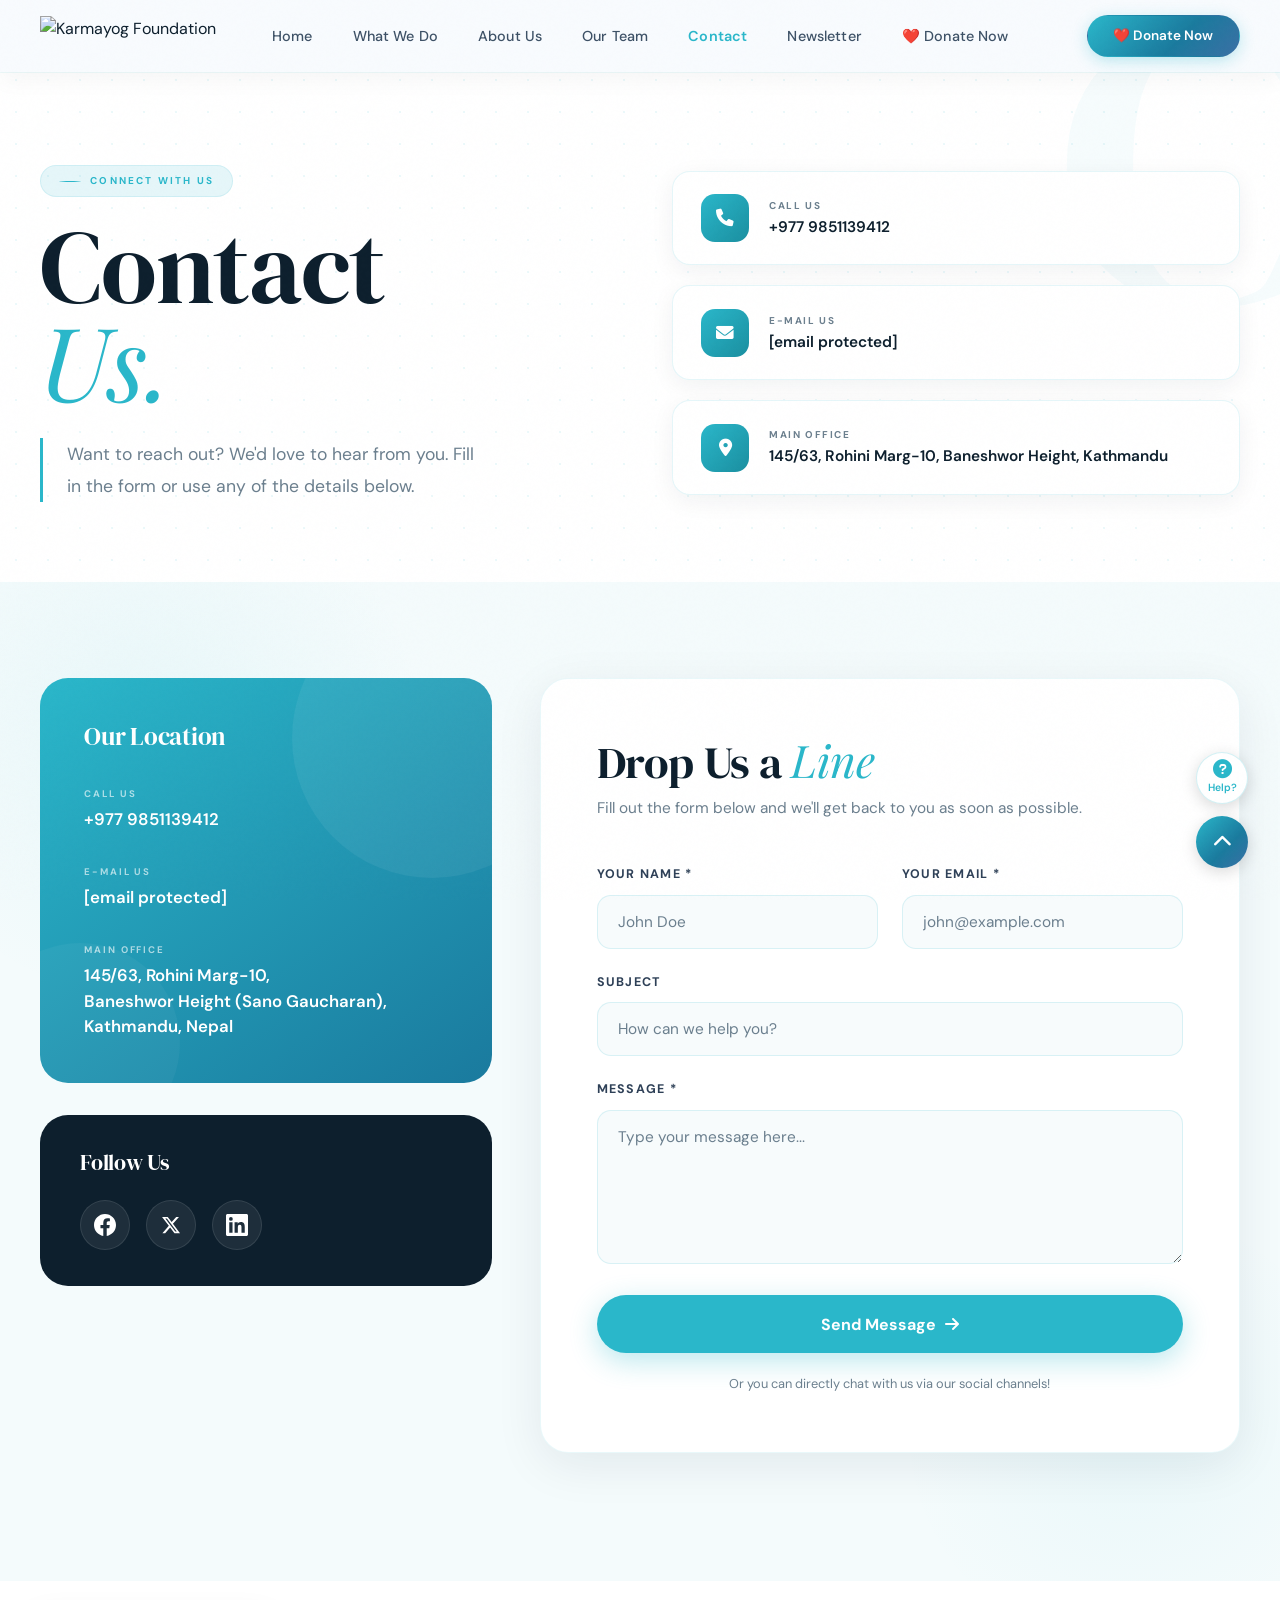
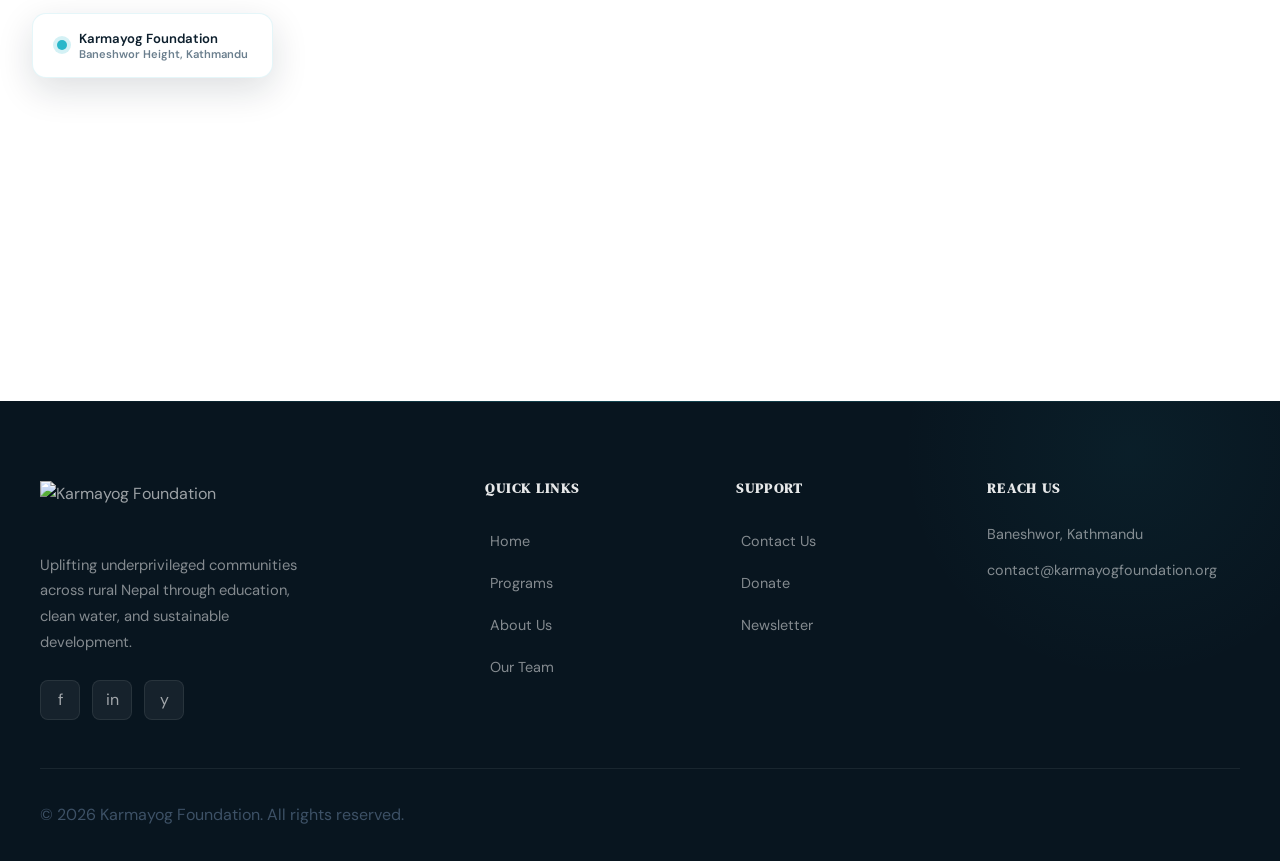
==== commit a8b43a5d: "mobile responsive UI" ====
--- a/pages/contact.html
+++ b/pages/contact.html
@@ -303,20 +303,89 @@
     /* ════════════════════════════
        RESPONSIVE
     ════════════════════════════ */
+
+    /* ── Tablet (≤1024px) ── */
     @media(max-width:1024px){
-      .hero-inner { grid-template-columns: 1fr; gap: 3rem; }
+      .hero-inner { grid-template-columns: 1fr; gap: 2.5rem; }
       .hero::after { display: none; }
       .contact-grid { grid-template-columns: 1fr; gap: 2.5rem; }
-      .form-row { grid-template-columns: 1fr; }
-    }
+      .form-row { grid-template-columns: 1fr; gap: 0; }
+      .hero-info-stack { flex-direction: row; flex-wrap: wrap; gap: 1rem; }
+      .hic { flex: 1 1 calc(50% - 0.5rem); min-width: 200px; }
+    }
+
+    /* ── Mobile (≤768px) ── */
     @media(max-width:768px){
-      .hero-h1 { font-size: 3.5rem; }
-      .form-card { padding: 2.25rem; }
+      /* shared */
+      .w { padding: 0 1.25rem; }
+
+      /* hero */
+      .hero { min-height: auto; }
       .hero::before { display: none; }
-    }
+      .hero::after  { display: none; }
+      .hero-inner { padding: 3rem 0 2.5rem; gap: 2rem; }
+      .hero-h1 { font-size: clamp(3rem, 10vw, 4.2rem); margin-bottom: 1.5rem; }
+      .hero-desc { font-size: 0.96rem; padding-left: 1.1rem; max-width: 100%; }
+
+      /* hero info stack — full column on mobile */
+      .hero-info-stack { flex-direction: column; gap: 0.85rem; }
+      .hic { flex: none; padding: 1.1rem 1.25rem; border-radius: 14px; }
+      .hic-icon { width: 42px; height: 42px; font-size: 1rem; border-radius: 12px; }
+      .hic-val { font-size: 0.88rem; }
+
+      /* contact section */
+      .contact-section { padding: 4rem 0 5rem; }
+      .contact-grid { grid-template-columns: 1fr; gap: 2rem; }
+
+      /* location card */
+      .loc-card { padding: 2rem 1.75rem; border-radius: 22px; }
+      .loc-card h3 { font-size: 1.35rem; margin-bottom: 1.75rem; }
+      .loc-row { margin-bottom: 1.5rem; }
+      .loc-val { font-size: 0.96rem; }
+
+      /* social card */
+      .social-card { padding: 1.75rem 2rem; border-radius: 22px; }
+      .social-card h3 { font-size: 1.2rem; margin-bottom: 1.25rem; }
+      .si { width: 44px; height: 44px; }
+
+      /* form card */
+      .form-card { padding: 2rem 1.5rem; border-radius: 22px; }
+      .form-card h2 { font-size: 1.8rem; }
+      .form-card .sub { font-size: 0.9rem; margin-bottom: 2rem; }
+      .form-row { grid-template-columns: 1fr; gap: 0; }
+      .fg { margin-bottom: 1.25rem; }
+      .fg input, .fg textarea { padding: 0.9rem 1rem; font-size: 0.92rem; border-radius: 12px; }
+      .fg textarea { min-height: 120px; }
+      .submit-btn { padding: 1rem; font-size: 0.95rem; }
+
+      /* map */
+      .map-section { height: 320px; }
+      .map-label { top: 1rem; left: 1rem; padding: 0.75rem 1.1rem; border-radius: 12px; }
+      .map-label-text { font-size: 0.78rem; }
+      .map-label-text span { font-size: 0.66rem; }
+    }
+
+    /* ── Small mobile (≤480px) ── */
     @media(max-width:480px){
-      .hero-h1 { font-size: 2.8rem; }
-      .w { padding: 0 1.25rem; }
+      /* hero */
+      .hero-h1 { font-size: clamp(2.6rem, 9vw, 3.4rem); }
+      .hero-inner { padding: 2.5rem 0 2rem; }
+
+      /* hero info — icons smaller, text tighter */
+      .hic { padding: 1rem; gap: 0.9rem; }
+      .hic-icon { width: 38px; height: 38px; font-size: 0.9rem; }
+      .hic-val { font-size: 0.82rem; }
+      .hic-lbl { font-size: 0.56rem; }
+
+      /* contact section */
+      .contact-section { padding: 3rem 0 4rem; }
+      .loc-card { padding: 1.75rem 1.5rem; }
+      .loc-val { font-size: 0.9rem; }
+      .form-card { padding: 1.75rem 1.25rem; }
+      .form-card h2 { font-size: 1.55rem; }
+
+      /* map */
+      .map-section { height: 260px; }
     }
   </style>
 </head>
@@ -352,7 +421,7 @@
             <div class="hic-icon"><i class="fas fa-envelope"></i></div>
             <div>
               <div class="hic-lbl">E-mail us</div>
-              <div class="hic-val">contact@karmayogfoundation.org</div>
+              <div class="hic-val"><a href="/cdn-cgi/l/email-protection" class="__cf_email__" data-cfemail="680b07061c090b1c2803091a050911070f0e071d060c091c01070646071a0f">[email&#160;protected]</a></div>
             </div>
           </div>
           <div class="hic">
@@ -392,7 +461,7 @@
             <div class="loc-row">
               <div class="loc-label">E-mail us</div>
               <div class="loc-val">
-                <a href="mailto:contact@karmayogfoundation.org">contact@karmayogfoundation.org</a>
+                <a href="/cdn-cgi/l/email-protection#f3909c9d87929087b39892819e928a9c94959c869d9792879a9c9ddd9c8194"><span class="__cf_email__" data-cfemail="debdb1b0aabfbdaa9eb5bfacb3bfa7b1b9b8b1abb0babfaab7b1b0f0b1acb9">[email&#160;protected]</span></a>
               </div>
             </div>
 
@@ -494,7 +563,7 @@
   </div>
 
   <karmayog-footer base-path="../"></karmayog-footer>
-  <script src="../js/main.js"></script>
+  <script data-cfasync="false" src="/cdn-cgi/scripts/5c5dd728/cloudflare-static/email-decode.min.js"></script><script src="../js/main.js"></script>
 
   <script>
   document.addEventListener('DOMContentLoaded', function () {
